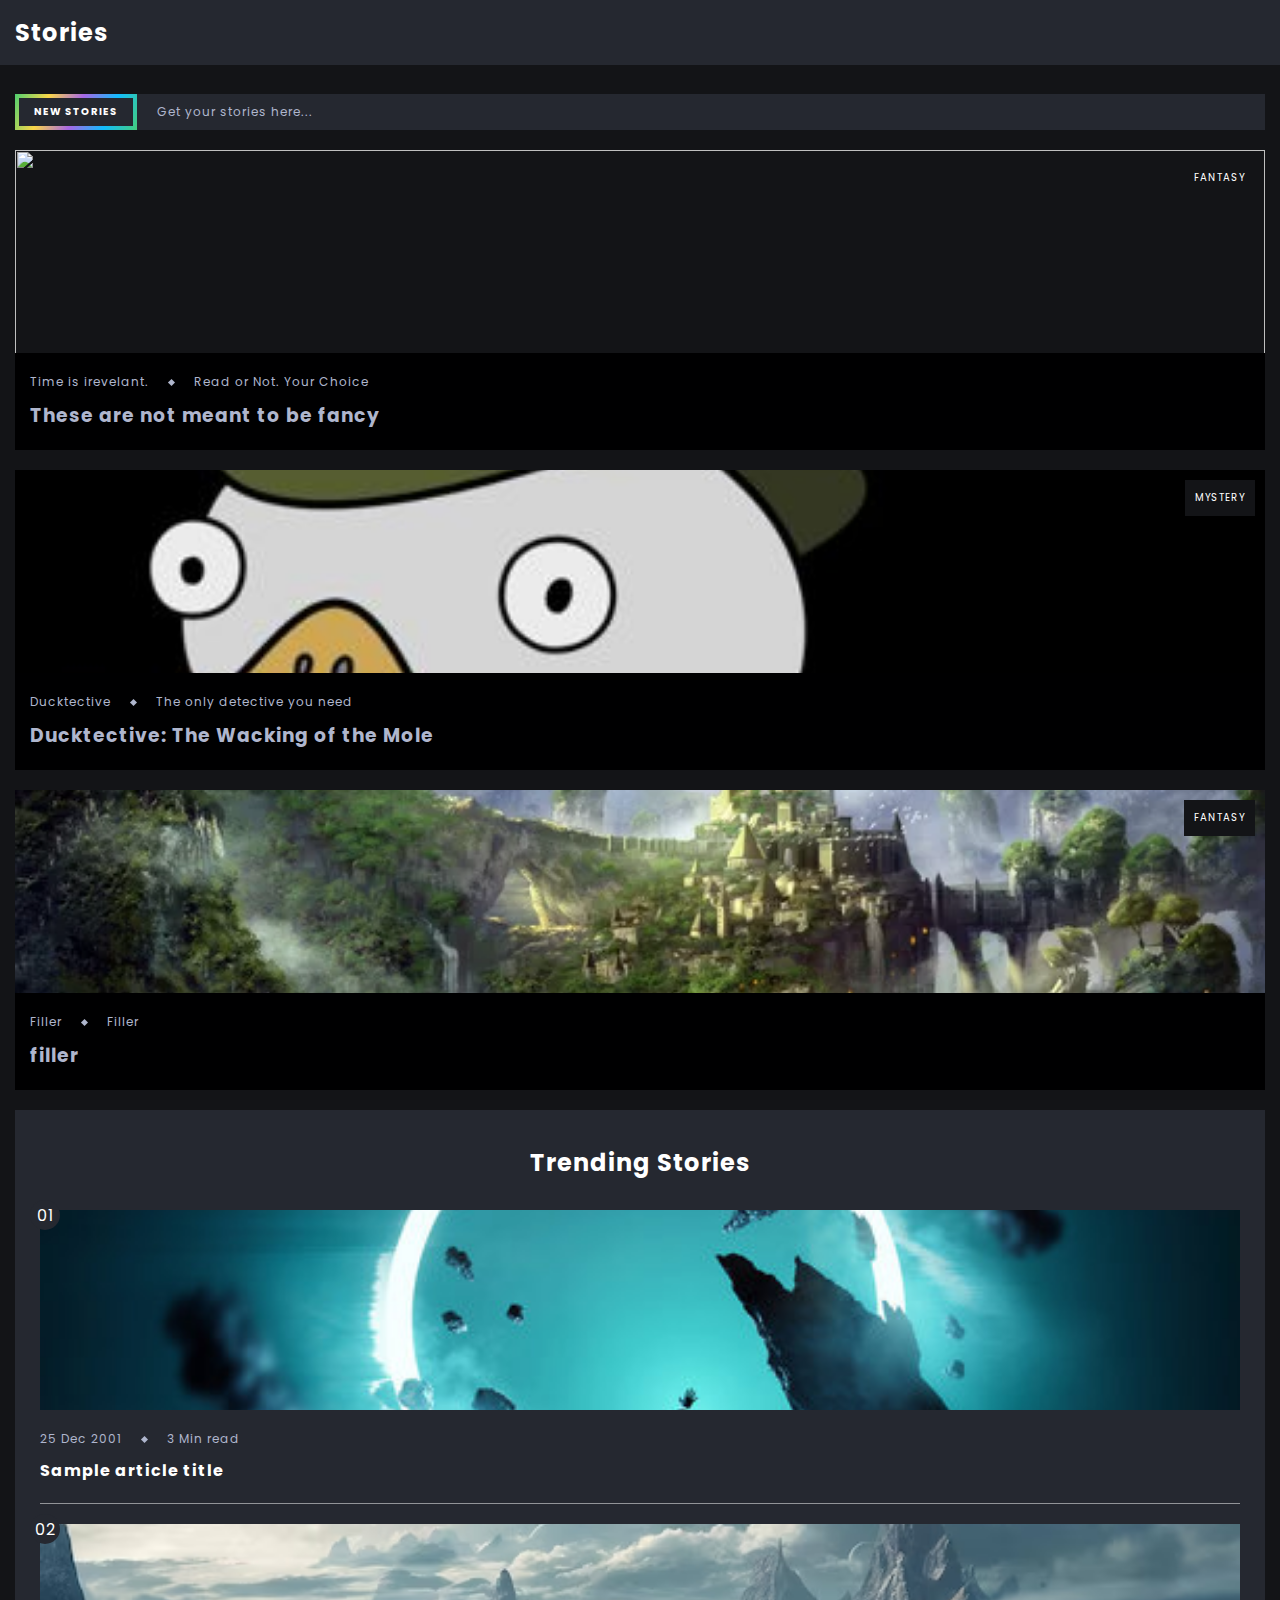
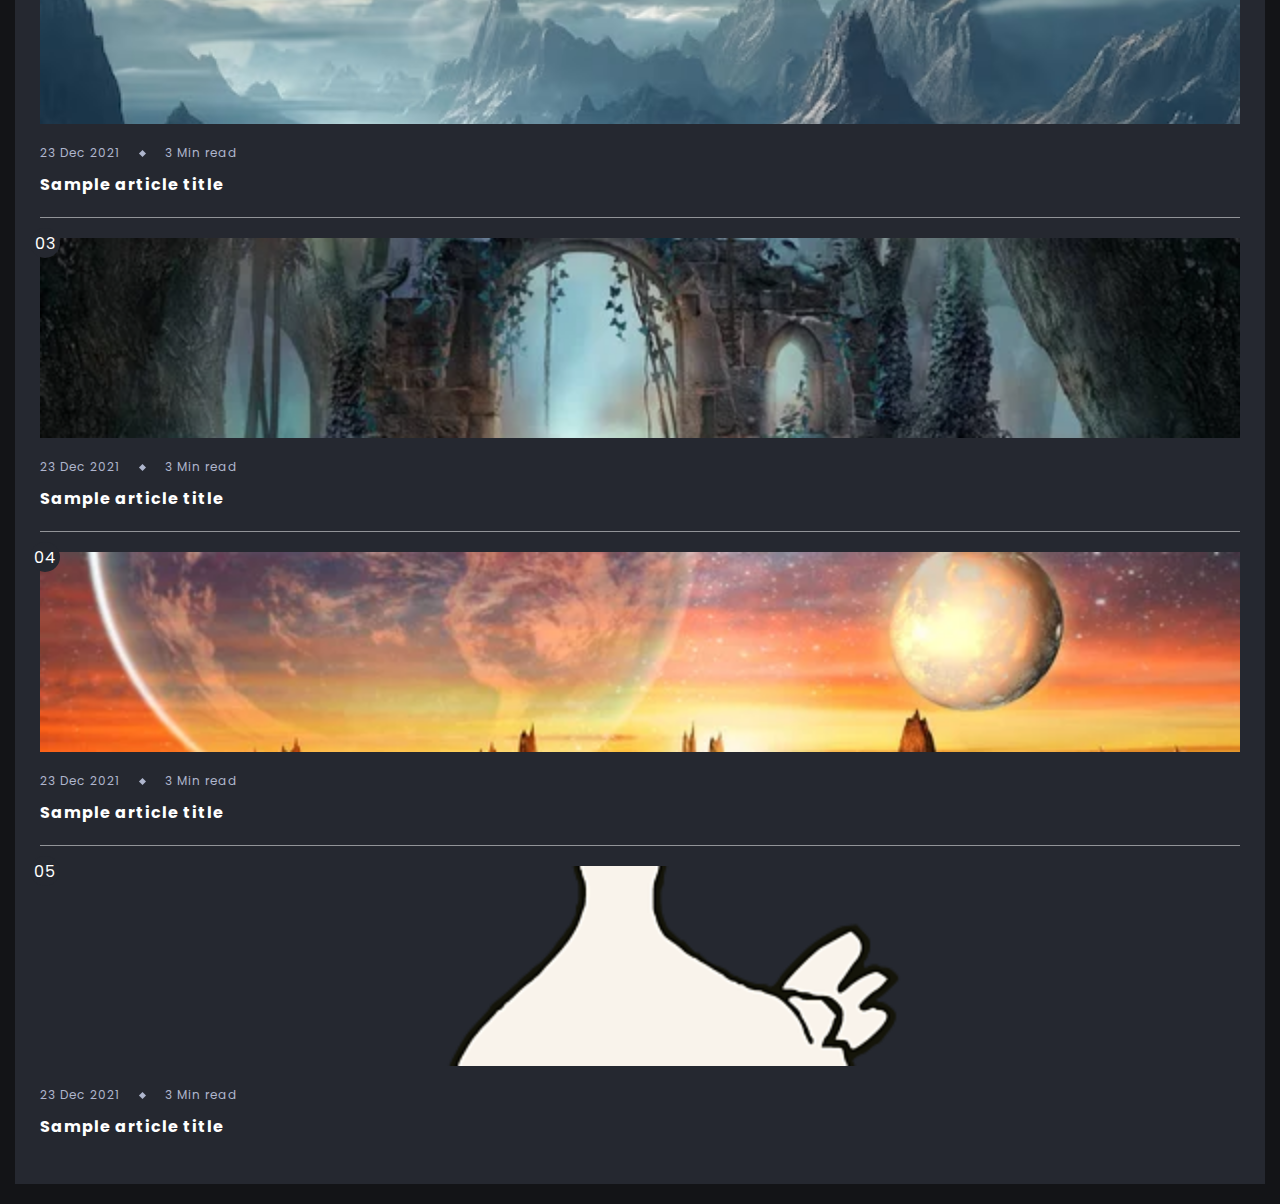
==== index.html @ 4bf482ba "Added code for trending stories. Along with the images related to each one. Might replace in the fut" ====
<html lang=""en"> 
<head> 
    <meta charset="UTF-8"> 
    <meta http-equiv="X-UA-Compatible" content="IE=edge">
    <meta name="viewport" content="width=device-width, initial-scale=1.0"> 
    <title> Chaos and Junk: Various Short Stories </title>
    <!--Make sure to alter file.png name-->
    <!-- <link rel="icon" type="image/png" sizes="32x32" href="images/file.png"> -->

    <link href="https://cdn.jsdelivr.net/npm/remixicon@2.5.0/fonts/remixicon.css" rel="stylesheet">
     <!--Make sure to alter file path for css-->
    <link rel="stylesheet" href="css/main.css"/>
    <!-- <link rel="stylesheet" href="css/soemthing">  -->
    
</head>

<body>
     <!-- Header -->
    <header class="header" id="header">
        
        <nav class="navbar container">

            <a href="index.html"> 
                <h2 class="logo"> Stories </h2>
            </a>

            <div class="menu" id="menu"> 
                <ul class="list">
                    <li class="list-item">
                        <a href="" class="list-link current">Home</a>
                    </li>
                    <li class="list-item">
                        <a href="" class="list-link">Genres</a>
                    </li>
                    <li class="list-item">
                        <a href="" class="list-link">WIP</a>
                    </li>



                </ul>
            </div>

            <div class="list list-right"> 
                <button class="btn place-item-center" id="theme-toggle-btn">
                    <i class="ri-sun-line sun-icon"></i>
                    <i class="ri-moon-line moon-icon"></i>
                </button>

                <button class="btn place-item-center" id="search-icon">
                    <i class="ri-search-line"></i>
                </button>

                <button class="btn place-item-center screen-lg-hidden menu-toggle-icon" id="menu-toggle-icon">
                    <i class="ri-menu-3-line open-menu-icon"></i>
                    <i class="ri-close-line close-menu-icon"></i>
                </button>
            </div>
        </nav>

    </header>
<!-- Search -->
    <div class="search-form-container container" id="search-form-container">

        <div class="form-container-inner">

            <form action="" class="form">
                <input type="text" class="form-input" placeholder="What do you need?">
                <button class="btn form-btn" type="submit">
                    <i class="ri-search-line"></i>
                </button>
            </form>
            <span class="form-note"> OR press ESC to close. </span>
        </div>

        <button class="btn form-close-btn place-items-center" id="form-close-btn">
            <i class="ri-close-line"></i>
        </button> 
    </div> 
<!-- New Stories -->
<section class="featured-articles section-header-offset"> 
    <div class="featured-articles-container container d-grid">
        <div class="featured-content d-grid">
            <div class="headline-banner">
                <h3 class="headline fancy-border">
                    <span class="place-items-center">New Stories</span>
                </h3>
                <span class="headline-description"> Get your stories here...</span>
            </div>
            <a href="stories.html" class="article featured-article featured-article-1">
                <img src="images/books.jpg" alt="" class="article-image">
                <span class="article-category"> Fantasy</span>
                <div class="article-data-container">
                    <div class="article-data">
                        <span> Time is irevelant.</span>
                        <span class="article-data-spacer"></span>
                        <span>Read or Not. Your Choice</span>
                    </div>
                    <h3 class="title-article-title">These are not meant to be fancy</h3>
                </div>
            </a>
            <a href="stories.html" class="article featured-article featured-article-2">
                <img src="images/ducktective.jpg" alt="" class="article-image">
                <span class="article-category"> Mystery</span>
                <div class="article-data-container">
                    <div class="article-data">
                        <span> Ducktective</span>
                        <span class="article-data-spacer"></span>
                        <span>The only detective you need</span>
                    </div>
                    <h3 class="title-article-title">Ducktective: The Wacking of the Mole</h3>
                </div>
            </a>
            <a href="stories.html" class="article featured-article featured-article-3">
                <img src="images/greentower.jpg" alt="" class="article-image">
                <span class="article-category"> Fantasy</span>
                <div class="article-data-container">
                    <div class="article-data">
                        <span>Filler</span>
                        <span class="article-data-spacer"></span>
                        <span>Filler</span>
                    </div>
                    <h3 class="title-article-title">filler</h3>
                </div>
            </a>

        </div>
        <!-- SIDEBAR -->
        <div class="sidebar d-grid">

            <h3 class="title featured-content-title">Trending Stories</h3>

            <a href="#" class="trending-news-box">
                <div class="trending-news-img-box">
                    <span class="trending-number place-items-center">01</span>
                    <img src="images/circleoflight.jpg" alt="" class="article-image">
                </div>

                <div class="trending-news-data">

                    <div class="article-data">
                        <span>25 Dec 2001</span>
                        <span class="article-data-spacer"></span>
                        <span>3 Min read</span>
                    </div>

                    <h3 class="title article-title">Sample article title</h3>

                </div>
            </a>

            <a href="#" class="trending-news-box">
                <div class="trending-news-img-box">
                    <span class="trending-number place-items-center">02</span>
                    <img src="images/mountain.jpg" alt="" class="article-image">
                </div>

                <div class="trending-news-data">

                    <div class="article-data">
                        <span>23 Dec 2021</span>
                        <span class="article-data-spacer"></span>
                        <span>3 Min read</span>
                    </div>

                    <h3 class="title article-title">Sample article title</h3>

                </div>
            </a>

            <a href="#" class="trending-news-box">
                <div class="trending-news-img-box">
                    <span class="trending-number place-items-center">03</span>
                    <img src="images/doorway.jpg" alt="" class="article-image">
                </div>

                <div class="trending-news-data">

                    <div class="article-data">
                        <span>23 Dec 2021</span>
                        <span class="article-data-spacer"></span>
                        <span>3 Min read</span>
                    </div>

                    <h3 class="title article-title">Sample article title</h3>

                </div>
            </a>

            <a href="#" class="trending-news-box">
                <div class="trending-news-img-box">
                    <span class="trending-number place-items-center">04</span>
                    <img src="images/planets.jpg" alt="" class="article-image">
                </div>

                <div class="trending-news-data">

                    <div class="article-data">
                        <span>23 Dec 2021</span>
                        <span class="article-data-spacer"></span>
                        <span>3 Min read</span>
                    </div>

                    <h3 class="title article-title">Sample article title</h3>

                </div>
            </a>

            <a href="#" class="trending-news-box">
                <div class="trending-news-img-box">
                    <span class="trending-number place-items-center">05</span>
                    <img src="images/shuba.png" alt="" class="article-image">
                </div>

                <div class="trending-news-data">

                    <div class="article-data">
                        <span>23 Dec 2021</span>
                        <span class="article-data-spacer"></span>
                        <span>3 Min read</span>
                    </div>

                    <h3 class="title article-title">Sample article title</h3>
                </div>
            </a>
        </div>
                    
    </div>
</section>
<!-- WIP -->

<!-- Stuff -->

<script src="js/main.js"></script>
</body>


</html>
---- css/main.css ----
@import url('https://fonts.googleapis.com/css2?family=Poppins:wght@300;400;600;700&display=swap');

:root{
    --light-color: #fff;
    --light-color-alt: #afb6cd; 
    --primary-background-color: #131417; 
    --secondary-background-color: #252830;
    --hover-light-color: var(--light-color);
    --hover-dark-color: var(--primary-background-color);
    --gradient-color: linear-gradient(
        115deg, #4fcf70, #fad648, #a767e5, #12bcfe, #44ce7b); 
    --transparent-light-color: rgba(255,255,255,0.5);
    --transparent-dark-color: rgba(0,0,0.75);
    --font-family: 'Poppins', 'sans-serif';
    --font-size-xsm: 1.2rem;
    --font-size-sm: 1.6rem;
    --font-size-md: 2.4rem;
    --font-size-lg: 3rem;
    --font-size-xl: 4rem;
    --gap: 2rem;
    --margin-sm: 2rem;
    --margin-md: 3rem;
    --item-min-height-sm: 20rem;
    --item-min-height-md: 30rem;
}

/*Base styles */
*{
    margin: 0;
    padding: 0;
    box-sizing: border-box;
}

html{
    /*font-size: 10px; */
    font-size: 62.5%; 
}

body{
    font-family: var(--font-family);
    font-size: var(--font-size-sm);
    color: var(--light-color-alt);
    background-color: var(--primary-background-color);
    letter-spacing: 1px;
    transition: background-color .25s, color .25s; 
}

a{ 
    text-decoration: none; 
    color: inherit;
}

img{
    max-width: 100%;
    display: block;
}

ul{
    list-style: none;
}

input,
button{
    font: inherit;
    color: inherit;
    border: none;
    background-color: transparent;
    outline: none;
}

i{
    font-size: var(--font-size-md);
}

 /*Theme Color Change */
body.light-theme{
    --light-color: #3d3d3d;
    --light-color-alt: #rgba(0,0,0,.6); 
    --primary-background-color: #fff; 
    --secondary-background-color: #f1f1f1;
    --hover-light-color: #fff;
    --transparent-light-color: #252830;
    --transparent-dark-color: rgba(0,0,0.1);
}

 /*Reusable Classes*/

.container{
    max-width: 160rem;
    margin: 0 auto;
    padding: 0 1.5rem;

}

.place-items-center{
    display: inline-flex;
    align-items: center;
    justify-content: center;
}

.screen-sm-hidden{
    display: none;
}

.d-grid{
    display: grid;
}

.section{
    padding-block: 5rem;
}

 /*Header*/
.header{
    background-color: var(--secondary-background-color);
    position: fixed;
    top: 0;
    left: 0;
    width: 100%;
    z-index: 999;
}

.navbar{
    display: flex;
    align-items: center;
    justify-content: space-between;
    padding-block: 1.5rem;
}

.logo{
    font-size: var(--font-size-md);
    color: var(--light-color)
}

.menu{
    position: absolute;
    top: 8.5rem;
    right: 1.5rem;
    width: 23rem;
    background-color: var(--secondary-background-color);
    opacity: 0;
    transform: scale(0);
    transition: opacity .25s, ease-in;
}

.list{
    display: flex;
    align-items: center;
    gap: var(--gap);

}


.menu > .list{
    flex-direction: column;
}

.list-link.current{
    color: var(--light-color);
}

.close-menu-icon{
    display: none;
}

.btn{
    cursor: pointer;
}

.list-link:hover,
.btn:hover,
.btn:hover span{
    color: var(--light-color);
}

.moon-icon{
    display: none;
}

.light-theme .sun-icon{
    display: none;
}

.light-theme .moon-icon{
    display: block;
}

 /*Header Javascript*/

.header.activated{
    box-shadow: 0 1px .5rem var(--transparent-light-color);
}

.menu.activated{
    box-shadow: 1px 1px 1rem var(--transparent-light-color);
    opacity: 1;
    transform: scale(1);
}

.menu-toggle-icon.activated .open-menu-icon{
    display: none; 
}


.menu-toggle-icon.activated .close-menu-icon{
    display: block; 
}

 /*Search*/
.search-form-container{
    width: 100%;
    max-width:100%;
    height: 100vh;
    background-color: var(--primary-background-color);
    position: fixed;
    top: 0;
    left: 0;
    z-index: 9999;
    display: flex;
    opacity: 0;
    transform: scale(0);
    transition: opacity .5s;
}

.form-container-inner{
    margin: auto;
    display: flex;
    flex-direction: column;
    gap: var(--gap);
    text-align: center;
}

.form{
    display: flex;
    justify-content: center;
}

.form-input, .form-btn{
    display: inline-block;
    border: 2px solid var(--secondary-background-color);
    padding: 1.5rem;
}

.form-input{
    border-right: none;
    width: 100%;
}
 
.form-btn{
    margin-left: -.5rem;
    border-left: none;
    background-color: var(--secondary-background-color);
    width: 8rem;
}

.form-note{
    font-size: var(--font-size-xsm);
    align-self: flex-end;
}

.form-close-btn{
    position: absolute;
    top: 1.5rem;
    right: 1.5rem;
    border: 2px solid var(--secondary-background-color);
    width: 4rem;
    height: 4rem;
}

/* Form JavaScript styles */
.search-form-container.activated{
    opacity: 1;
    transform: scale(1);
}

/* Stories */
.featured-articles{
    padding-block: 2rem;

}

.section-header-offset{
    margin-top: 7.4rem;
}

.featured-articles-container,
.featured-content{
    gap: var(--gap);
}

.headline-banner{
    background-color: var(--secondary-background-color);
    display: flex;
    align-items: center;
    gap: var(--gap);
    font-size: var(--font-size-xsm);
}

.headline{
    background-color: #000;
    color: var(--light-color);
    font-size: 1rem;
    text-transform: uppercase;
    text-align: center;
    letter-spacing: 1px;
    padding: 4px;
    height: 100%;
}

.headline span{
    height: inherit;
}

.fancy-border{
    position: relative;
    overflow: hidden;
}

.fancy-border::before{
    content: "";
    position: absolute;
    top: 0;
    left: 0;
    width: 200%;
    height: 100%;
    background: var(--gradient-color);
    background-size: 50% 100%;
    z-index: 5;
}

.fancy-border span{
    position: relative;
    z-index: 10;
    display: inline-flex;
    background-color: var(--secondary-background-color);
    padding: .6rem 1.5rem;
}

.article{
    position: relative;
    min-height: var(--item-min-height-md);
}


.article-image{
    position: absolute;
    width: 100%;
    height: 100%;
    object-fit: cover;
    transition: transform .25s;
}

.article-category{
    position: absolute;
    top: 1rem;
    right: 1rem;
    padding: 1rem;
    background-color:var(--primary-background-color);
    font-size: 1rem;
    color: var(--light-color);
    text-transform: uppercase;
    z-index: 10;
}

.article-data-container{
    width: 100%;
    position: absolute;
    left: 0;
    bottom: 0;
    padding: 2rem 1.5rem;
    background-color: var(--transparent-dark-color);
    z-index: 10;
    transition: background-color .5s;
}

/* Light theme color hover styles */
.article:hover .article-data-container{
    background-color: var(--hover-dark-color);
    color: var(--hover-light-color);
}

.article:hover .article-data-spacer{
    background-color: var(--hover-light-color);
}

.article:hover .article-title{
    color: var(--hover-light-color);
}


.article-data{
    display: flex;
    align-items: center;
    gap: var(--gap);
    font-size: var(--font-size-xsm);
    margin-bottom: 1rem;
}

.article-data-spacer{
    width: .5rem;
    height: .5rem;
    background-color: var(--light-color-alt);
    transform: rotate(45deg);
}

.title{
    color: var(--light-color);
}

.article-title{
    font-size: var(--font-size-md);
}

/* Sidebar */
.sidebar{
    background-color: var(--secondary-background-color);
    padding: 2.5rem;
}

.trending-news-box{
    display: flex;
    flex-direction: column;
    gap: var(--gap);
    padding-block: 2rem;
    border-bottom: 1px solid var(--transparent-light-color);
}

.trending-news-box:last-of-type{
    border-bottom: none;
}

.featured-content-title{
    font-size: var(--font-size-md);
    text-align: center;
    padding: 1rem;
}

.trending-news-img-box{
    position: relative;
    width: 100%;
    height: var(--item-min-height-sm);
}

.trending-number{
    position: absolute;
    top: -1rem;
    left: -1rem;
    z-index: 15;
    width: 3rem;
    height: 3rem;
    background-color: var(--secondary-background-color);
    color: var(--light-color);
    border-radius: 50%;
}

.trending-news-data .article-title{
    font-size: var(--font-size-sm);
}

.trending-news-box:hover .article-title{
    color: var(--light-color-alt);
}
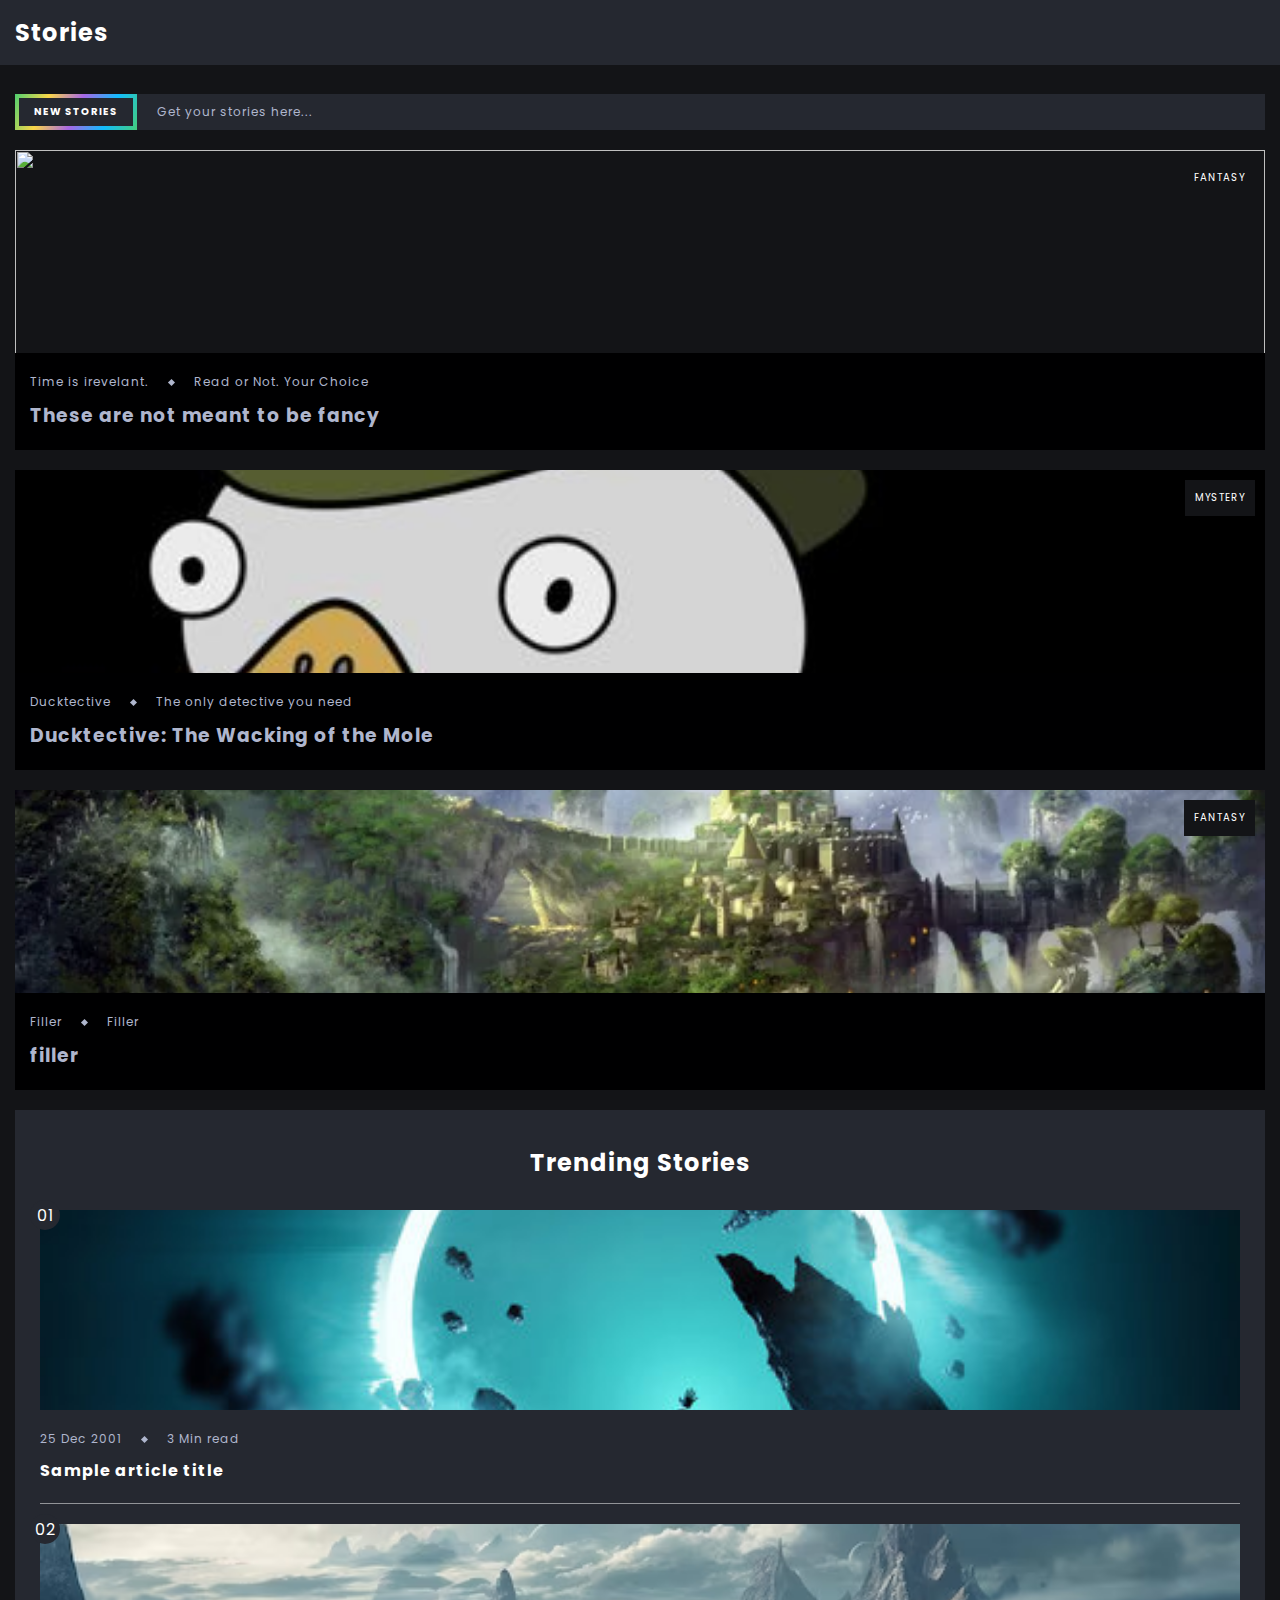
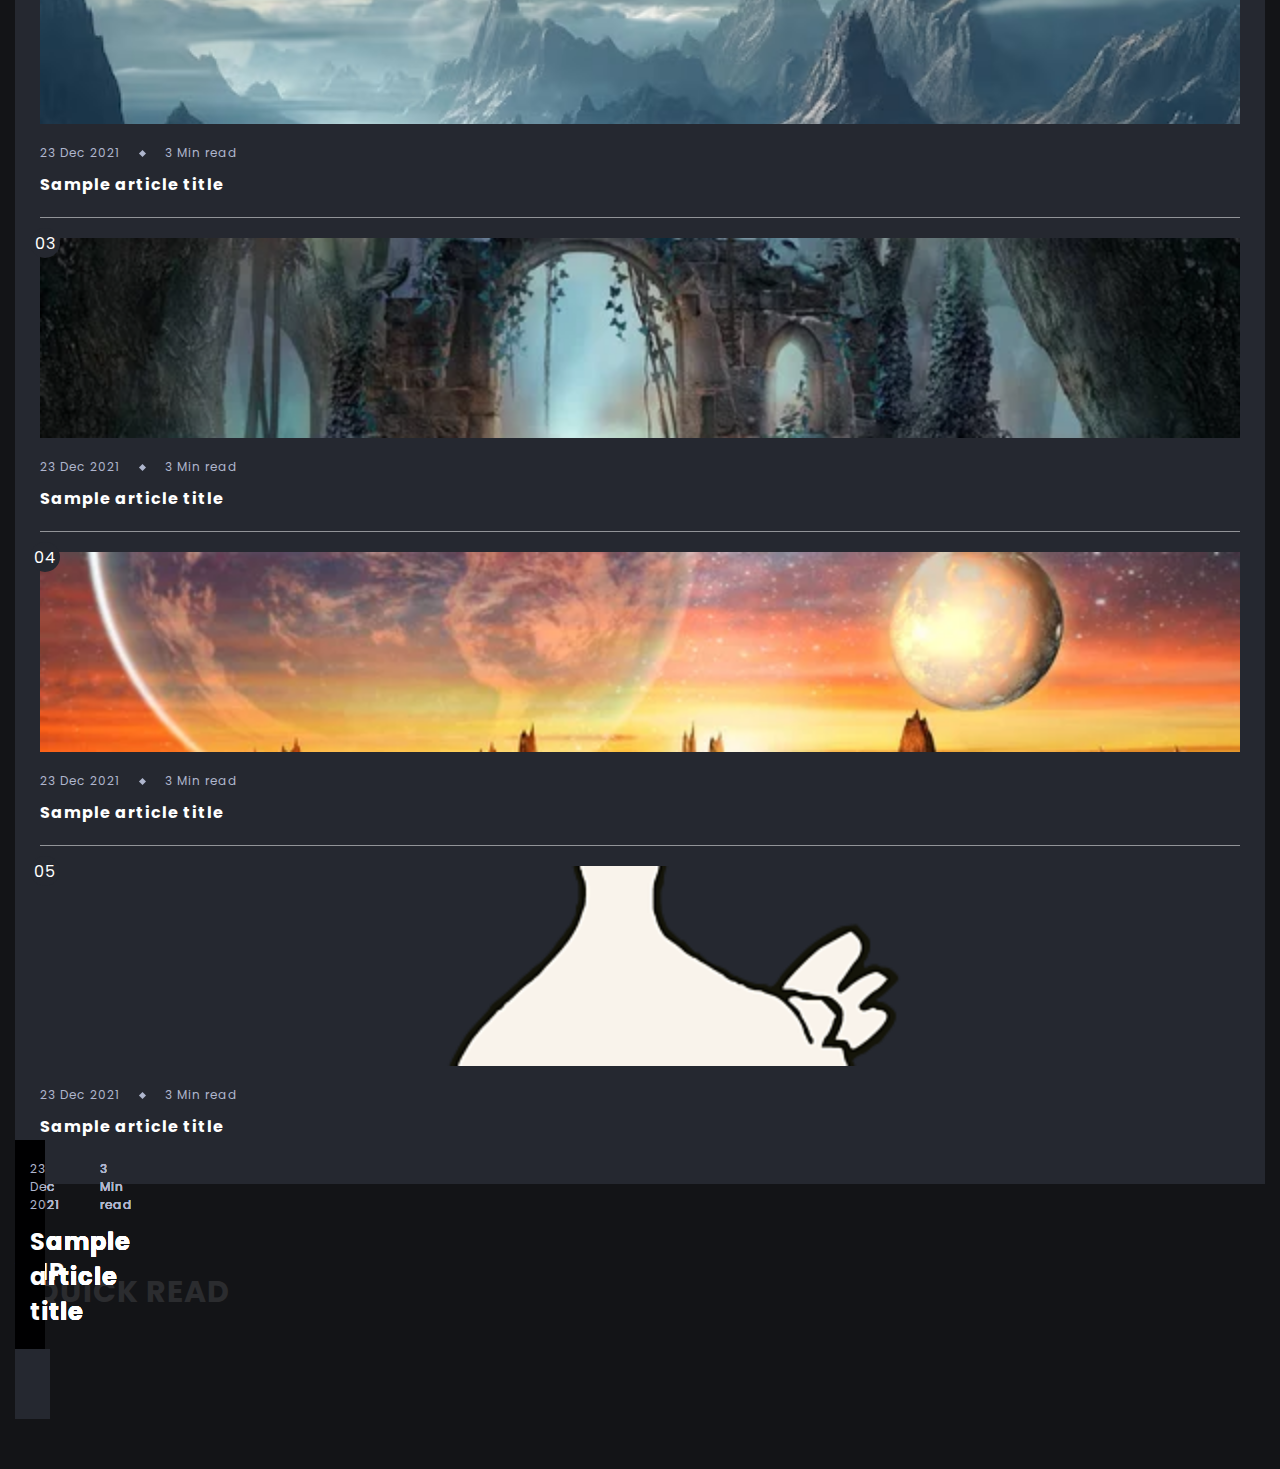
==== commit b10be8bc: "Added new folders to seperate the images used.Also added html code for WIP section" ====
--- a/index.html
+++ b/index.html
@@ -88,7 +88,7 @@
                 <span class="headline-description"> Get your stories here...</span>
             </div>
             <a href="stories.html" class="article featured-article featured-article-1">
-                <img src="images/books.jpg" alt="" class="article-image">
+                <img src="images/Newstoriesimages/books.jpg" alt="" class="article-image">
                 <span class="article-category"> Fantasy</span>
                 <div class="article-data-container">
                     <div class="article-data">
@@ -100,7 +100,7 @@
                 </div>
             </a>
             <a href="stories.html" class="article featured-article featured-article-2">
-                <img src="images/ducktective.jpg" alt="" class="article-image">
+                <img src="images/Newstoriesimages/ducktective.jpg" alt="" class="article-image">
                 <span class="article-category"> Mystery</span>
                 <div class="article-data-container">
                     <div class="article-data">
@@ -112,7 +112,7 @@
                 </div>
             </a>
             <a href="stories.html" class="article featured-article featured-article-3">
-                <img src="images/greentower.jpg" alt="" class="article-image">
+                <img src="images/Newstoriesimages/greentower.jpg" alt="" class="article-image">
                 <span class="article-category"> Fantasy</span>
                 <div class="article-data-container">
                     <div class="article-data">
@@ -133,7 +133,7 @@
             <a href="#" class="trending-news-box">
                 <div class="trending-news-img-box">
                     <span class="trending-number place-items-center">01</span>
-                    <img src="images/circleoflight.jpg" alt="" class="article-image">
+                    <img src="images/Trendingimages/circleoflight.jpg" alt="" class="article-image">
                 </div>
 
                 <div class="trending-news-data">
@@ -152,7 +152,7 @@
             <a href="#" class="trending-news-box">
                 <div class="trending-news-img-box">
                     <span class="trending-number place-items-center">02</span>
-                    <img src="images/mountain.jpg" alt="" class="article-image">
+                    <img src="images/Trendingimages/mountain.jpg" alt="" class="article-image">
                 </div>
 
                 <div class="trending-news-data">
@@ -171,7 +171,7 @@
             <a href="#" class="trending-news-box">
                 <div class="trending-news-img-box">
                     <span class="trending-number place-items-center">03</span>
-                    <img src="images/doorway.jpg" alt="" class="article-image">
+                    <img src="images/Trendingimages/doorway.jpg" alt="" class="article-image">
                 </div>
 
                 <div class="trending-news-data">
@@ -190,7 +190,7 @@
             <a href="#" class="trending-news-box">
                 <div class="trending-news-img-box">
                     <span class="trending-number place-items-center">04</span>
-                    <img src="images/planets.jpg" alt="" class="article-image">
+                    <img src="images/Trendingimages/planets.jpg" alt="" class="article-image">
                 </div>
 
                 <div class="trending-news-data">
@@ -209,7 +209,7 @@
             <a href="#" class="trending-news-box">
                 <div class="trending-news-img-box">
                     <span class="trending-number place-items-center">05</span>
-                    <img src="images/shuba.png" alt="" class="article-image">
+                    <img src="images/Trendingimages/shuba.png" alt="" class="article-image">
                 </div>
 
                 <div class="trending-news-data">
@@ -228,6 +228,104 @@
     </div>
 </section>
 <!-- WIP -->
+<section class="quick-read section">
+
+    <div class="container">
+
+        <h2 class="title section-title" data-name="Quick read">WIP</h2>
+        <!-- Slider main container -->
+        <div class="swiper">
+            <!-- Additional required wrapper -->
+            <div class="swiper-wrapper">
+                <!-- Slides -->
+                <a href="#" class="article swiper-slide">
+                    <img src="images/quick_read_1.jpg" alt="" class="article-image">
+
+                    <div class="article-data-container">
+                        <div class="article-data">
+                            <span>23 Dec 2021</span>
+                            <span class="article-data-spacer"></span>
+                            <span>3 Min read</span>
+                        </div>
+                        <h3 class="title article-title">Sample article title</h3>
+                    </div>
+                </a>
+                <!-- Slides -->
+                <a href="#" class="article swiper-slide">
+                    <img src="images/quick_read_2.jpg" alt="" class="article-image">
+
+                    <div class="article-data-container">
+                        <div class="article-data">
+                            <span>23 Dec 2021</span>
+                            <span class="article-data-spacer"></span>
+                            <span>3 Min read</span>
+                        </div>
+                        <h3 class="title article-title">Sample article title</h3>
+                    </div>
+                </a>
+                <!-- Slides -->
+                <a href="#" class="article swiper-slide">
+                    <img src="images/quick_read_3.jpg" alt="" class="article-image">
+
+                    <div class="article-data-container">
+                        <div class="article-data">
+                            <span>23 Dec 2021</span>
+                            <span class="article-data-spacer"></span>
+                            <span>3 Min read</span>
+                        </div>
+                        <h3 class="title article-title">Sample article title</h3>
+                    </div>
+                </a>
+                <!-- Slides -->
+                <a href="#" class="article swiper-slide">
+                    <img src="images/quick_read_4.jpg" alt="" class="article-image">
+
+                    <div class="article-data-container">
+                        <div class="article-data">
+                            <span>23 Dec 2021</span>
+                            <span class="article-data-spacer"></span>
+                            <span>3 Min read</span>
+                        </div>
+                        <h3 class="title article-title">Sample article title</h3>
+                    </div>
+                </a>
+                <!-- Slides -->
+                <a href="#" class="article swiper-slide">
+                    <img src="images/quick_read_5.jpg" alt="" class="article-image">
+
+                    <div class="article-data-container">
+                        <div class="article-data">
+                            <span>23 Dec 2021</span>
+                            <span class="article-data-spacer"></span>
+                            <span>3 Min read</span>
+                        </div>
+                        <h3 class="title article-title">Sample article title</h3>
+                    </div>
+                </a>
+                <!-- Slides -->
+                <a href="#" class="article swiper-slide">
+                    <img src="./assets/images/quick_read/quick_read_6.jpg" alt="" class="article-image">
+
+                    <div class="article-data-container">
+                        <div class="article-data">
+                            <span>23 Dec 2021</span>
+                            <span class="article-data-spacer"></span>
+                            <span>3 Min read</span>
+                        </div>
+                        <h3 class="title article-title">Sample article title</h3>
+                    </div>
+                </a>
+            </div>
+            <!-- Navigation buttons -->
+            <div class="swiper-button-prev swiper-controls"></div>
+            <div class="swiper-button-next swiper-controls"></div>
+            <!-- Pagination -->
+            <div class="swiper-pagination"></div>
+        </div>
+
+    </div>
+
+</section>
 
 <!-- Stuff -->
 
--- a/css/main.css
+++ b/css/main.css
@@ -459,4 +459,95 @@
 
 .trending-news-box:hover .article-title{
     color: var(--light-color-alt);
-}+}
+
+/* Quick read */
+.section-title{
+    position: relative;
+    font-size: var(--font-size-md);
+    margin-bottom: 6rem;
+}
+
+.section-title::after{
+    content: attr(data-name);
+    font-size: var(--font-size-lg);
+    text-transform: uppercase;
+    opacity: .1;
+    position: absolute;
+    top: 1.5rem;
+    left: 2rem;
+}
+
+.article.swiper-slide{
+    height: 40rem;
+}
+
+/* Quick read - Swiper */
+.swiper-wrapper{
+    height: auto;
+}
+.swiper-controls{
+    width: 3.5rem;
+    height: 3.5rem;
+    background-color: var(--secondary-background-color);
+}
+
+.swiper-controls::after{
+    font-size: 1.6rem;
+    color: var(--light-color);
+}
+
+.swiper-pagination{
+    bottom: .5rem !important;
+}
+
+.swiper-pagination-bullet{
+    background-color:var(--light-color);
+}
+
+/* Older posts */
+.older-posts-grid-wrapper{
+    gap: var(--gap);
+}
+
+.older-posts-article-image-wrapper,
+.older-posts .article{
+    min-height: var(--item-min-height-sm);
+}
+
+.older-posts .article{
+    background-color: var(--secondary-background-color);
+}
+
+.older-posts-article-image-wrapper{
+    position: relative;
+}
+
+.older-posts-grid-wrapper .article-data-container{
+    position: static;
+    background-color: transparent;
+}
+
+.older-posts-grid-wrapper .article-title{
+    margin-bottom: var(--margin-sm);
+}
+
+.see-more-container{
+    padding-top: var(--margin-md);
+}
+
+.see-more-btn{
+    text-transform: uppercase;
+}
+
+.see-more-btn:hover{
+    color: var(--light-color);
+}
+
+.see-more-btn i{
+    transition: transform .25s;
+}
+
+.see-more-btn:hover i{
+    transform: translateX(.5rem);
+}
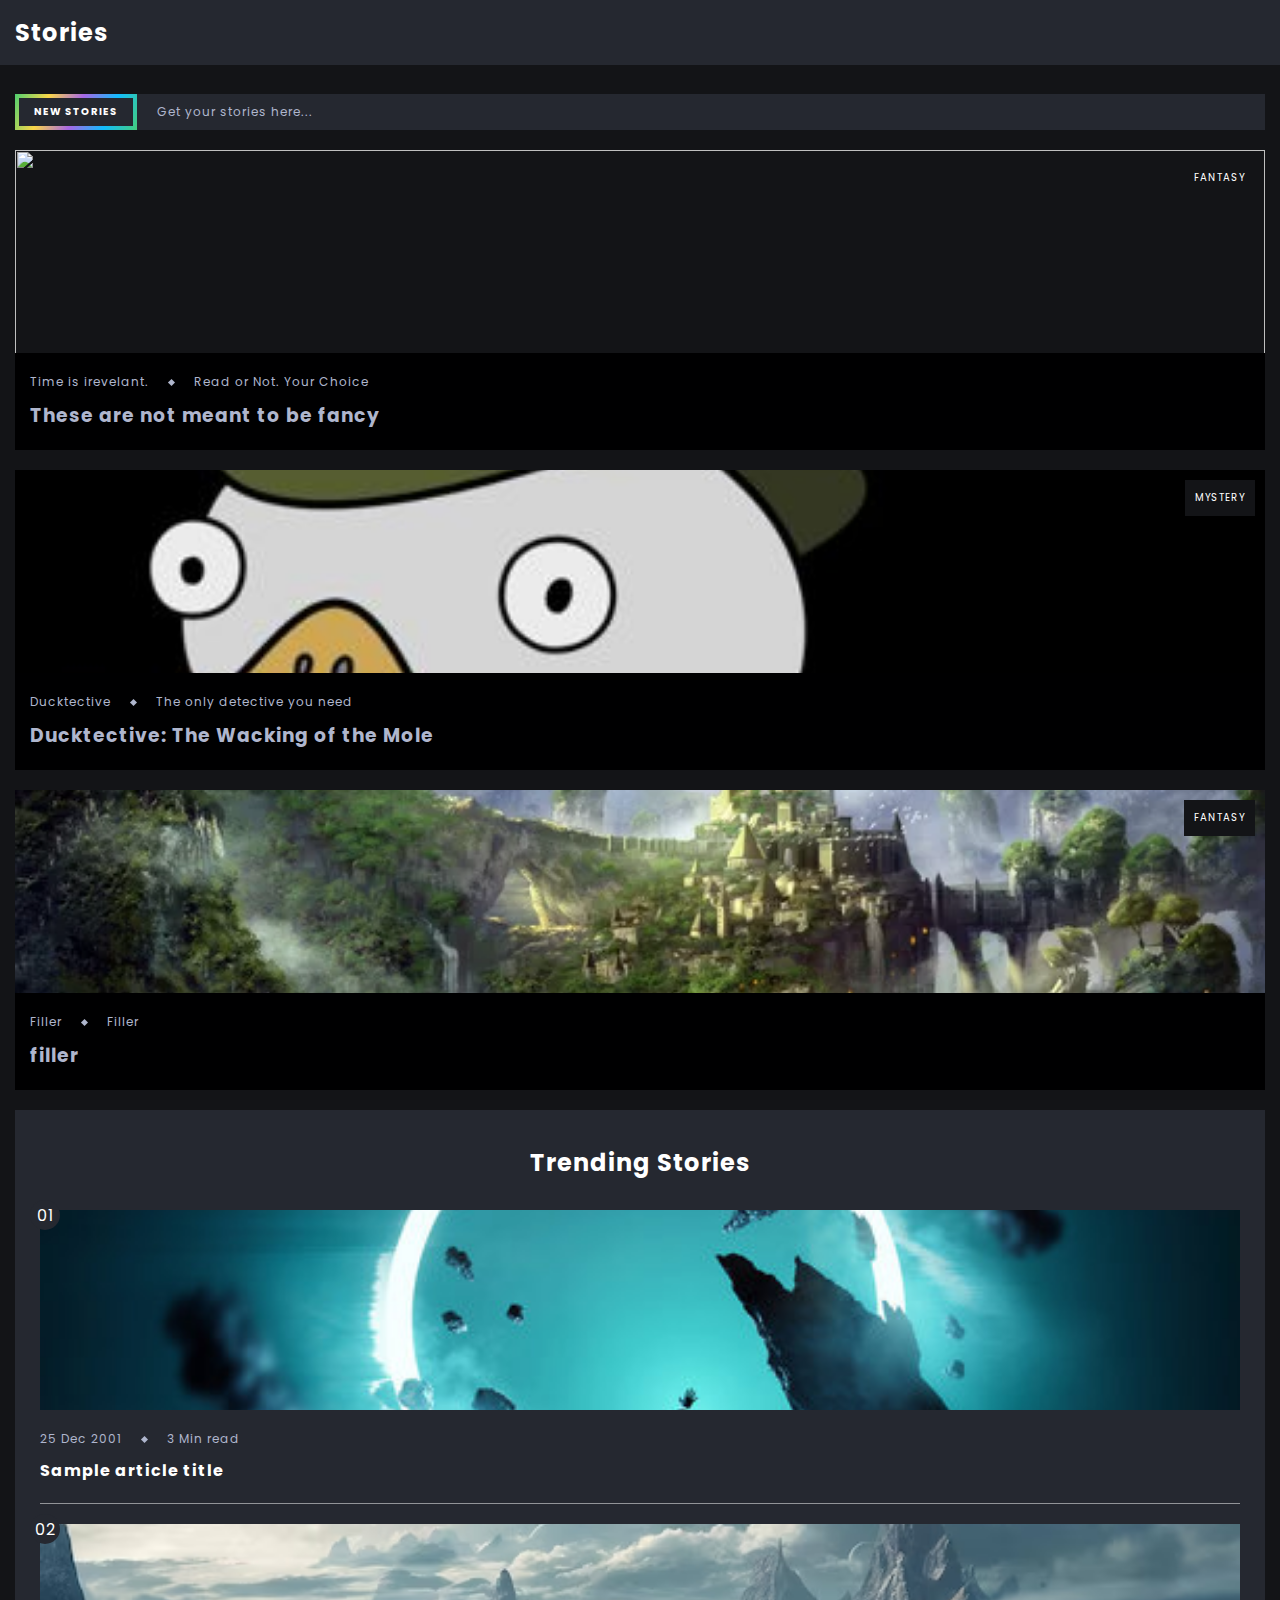
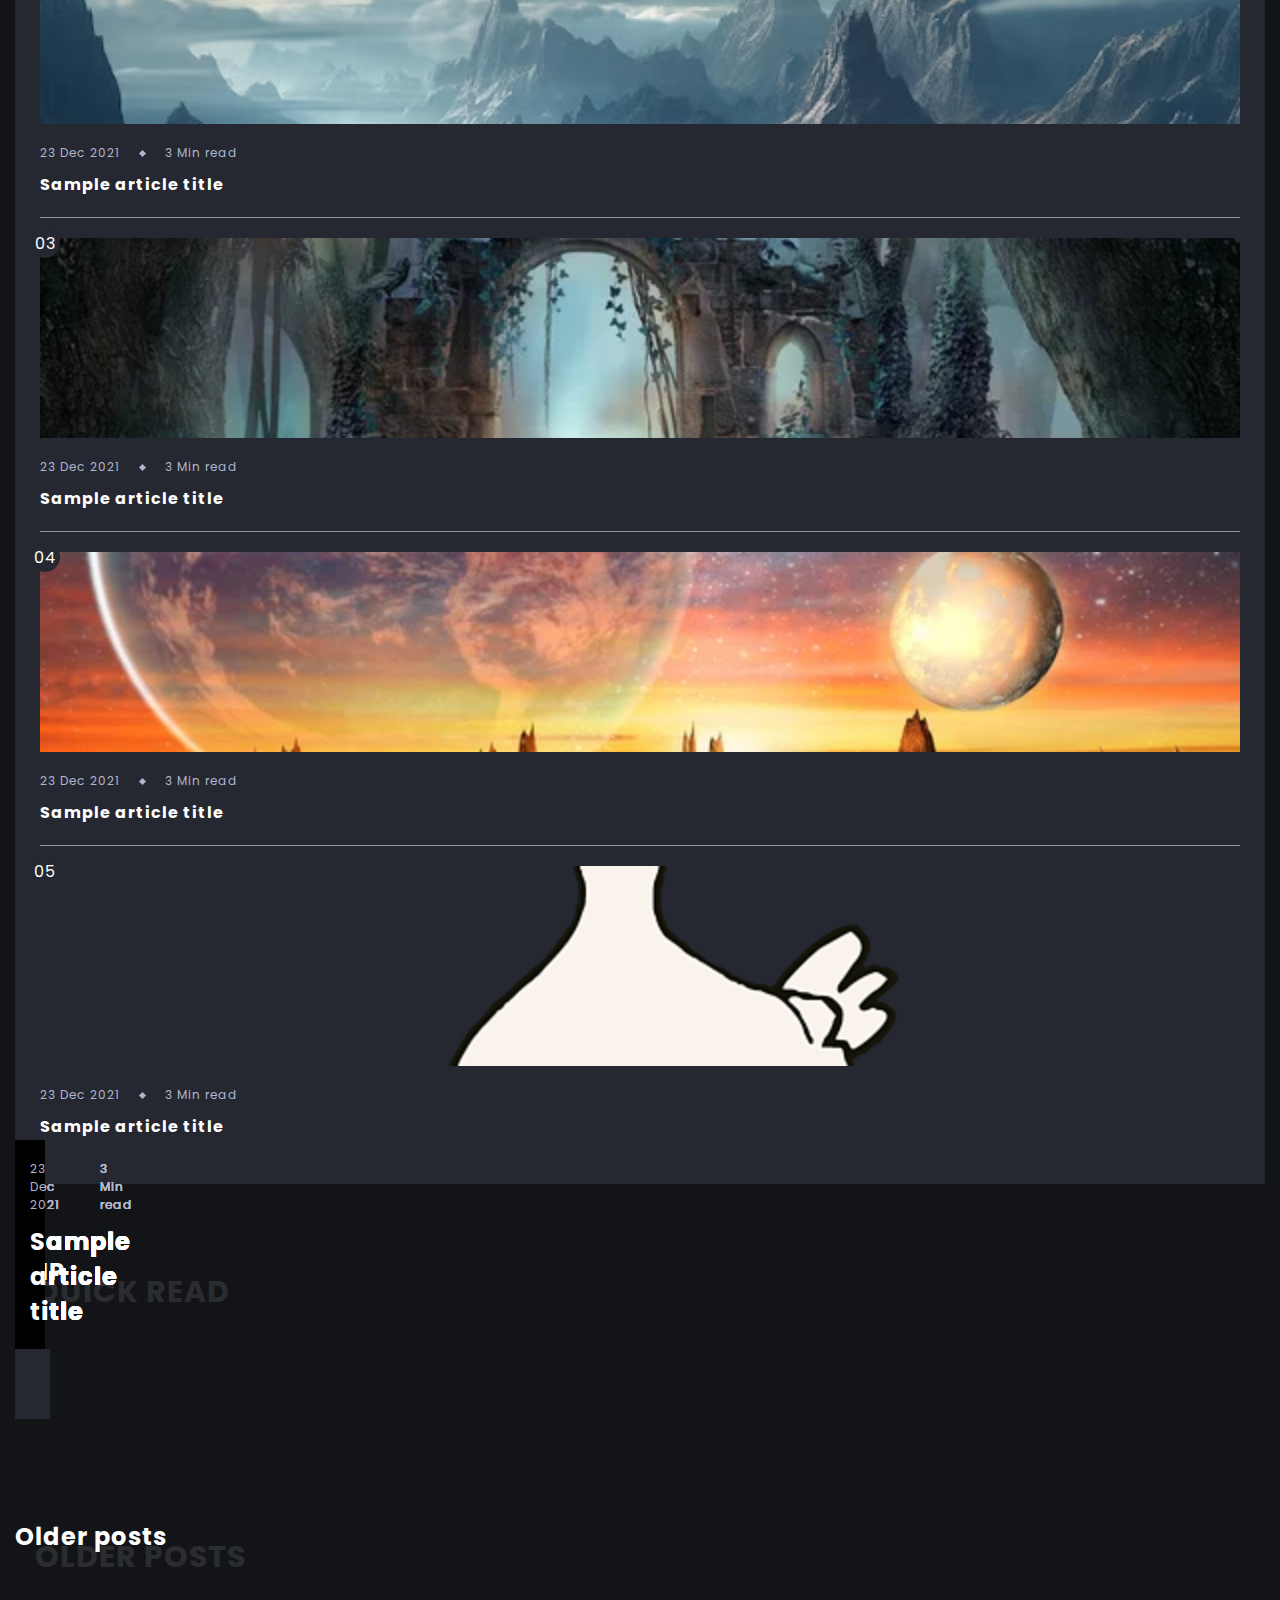
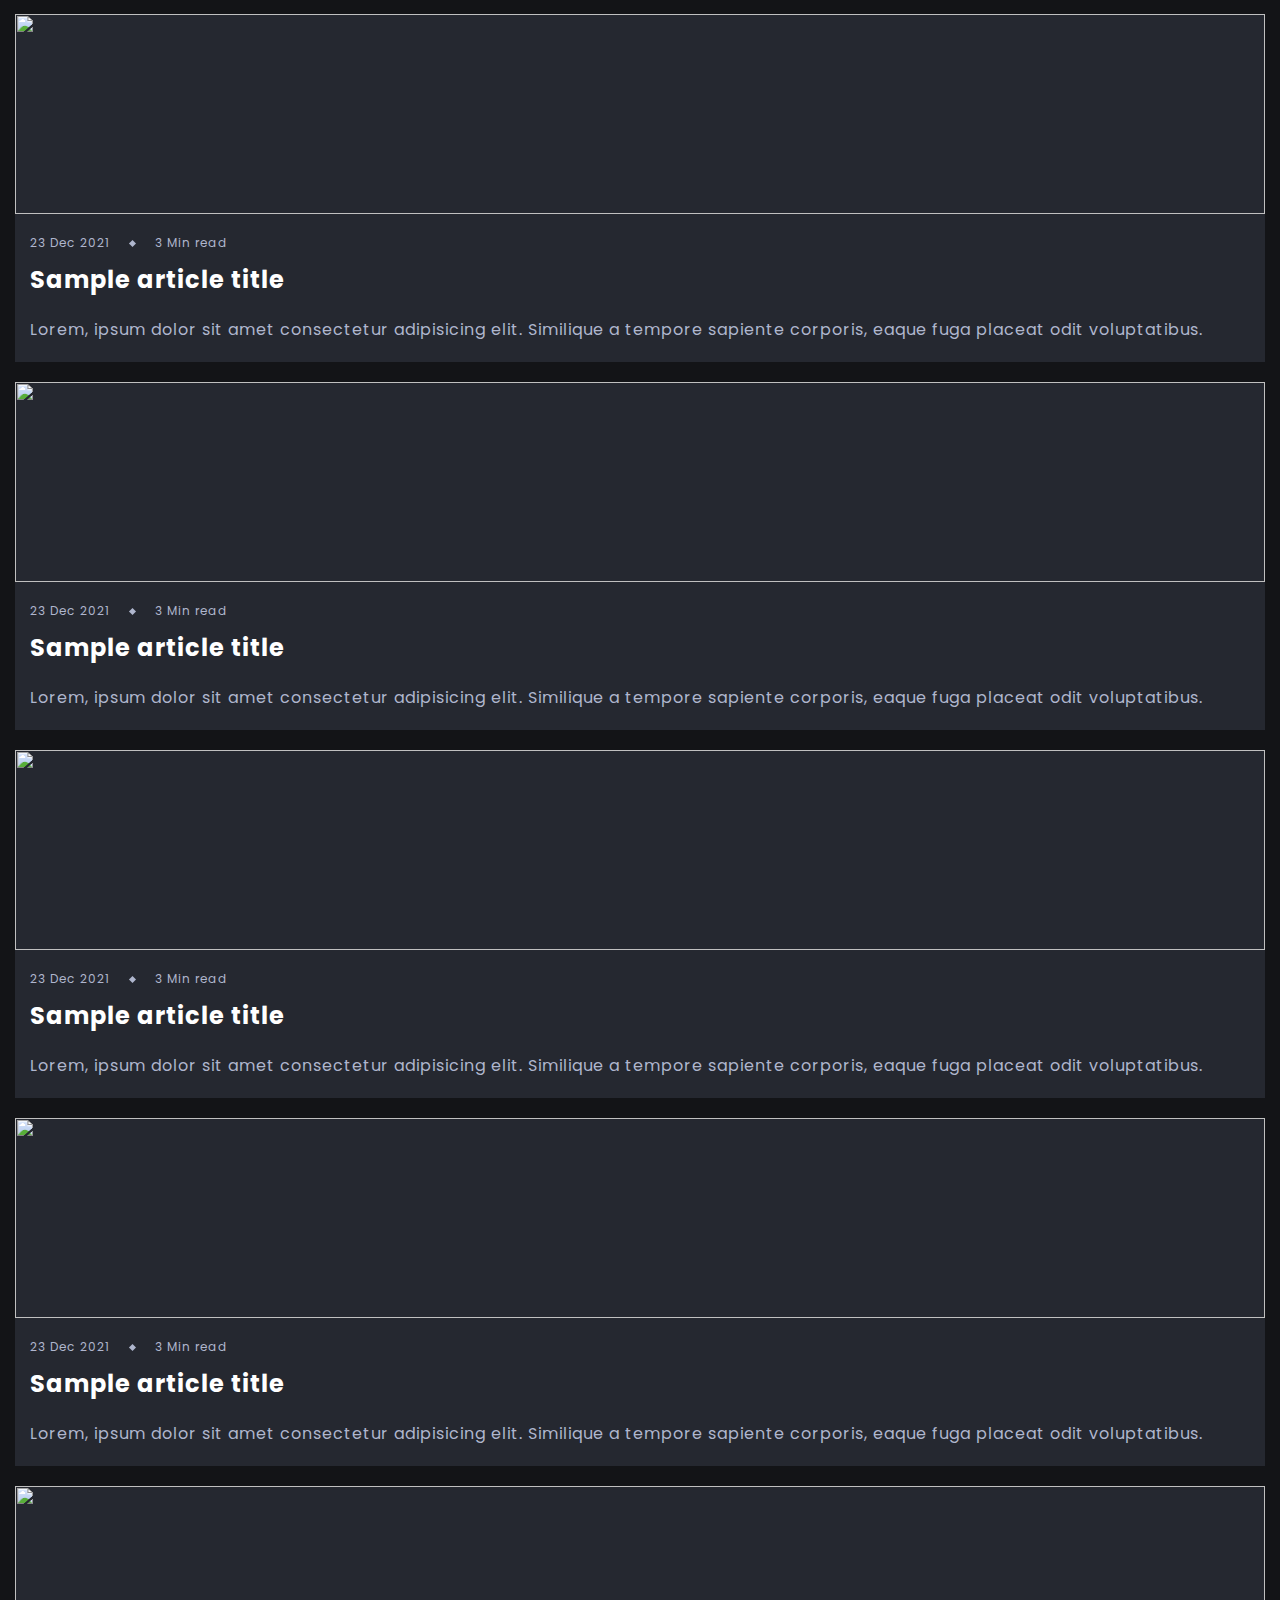
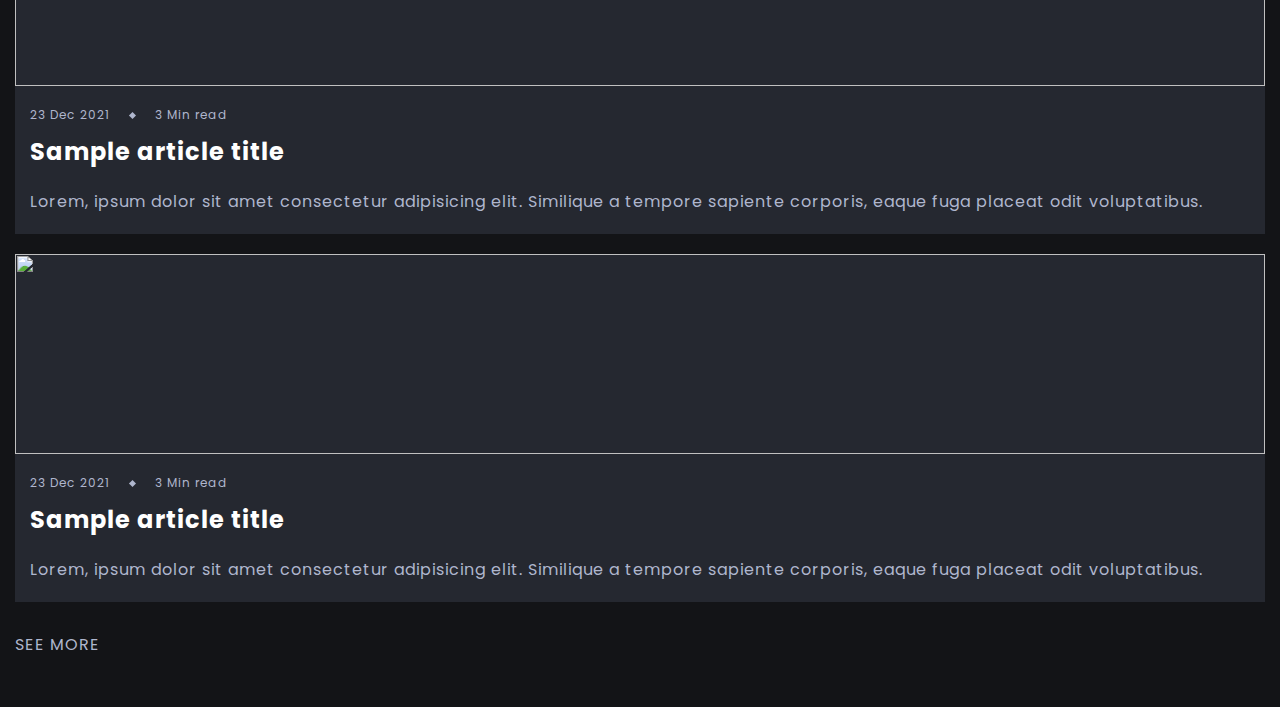
==== commit 0bd5e09c: "Added html code to do old posts" ====
--- a/index.html
+++ b/index.html
@@ -327,6 +327,139 @@
 
 </section>
 
+ <!-- Older posts -->
+ <section class="older-posts section">
+
+    <div class="container">
+
+        <h2 class="title section-title" data-name="Older posts">Older posts</h2>
+
+        <div class="older-posts-grid-wrapper d-grid">
+
+            <a href="#" class="article d-grid">
+                <div class="older-posts-article-image-wrapper">
+                    <img src="images/older_posts/dimensionrip.kra" alt="" class="article-image">
+                </div>
+
+                <div class="article-data-container">
+
+                    <div class="article-data">
+                        <span>23 Dec 2021</span>
+                        <span class="article-data-spacer"></span>
+                        <span>3 Min read</span>
+                    </div>
+
+                    <h3 class="title article-title">Sample article title</h3>
+                    <p class="article-description">Lorem, ipsum dolor sit amet consectetur adipisicing elit. Similique a tempore sapiente corporis, eaque fuga placeat odit voluptatibus.</p>
+
+                </div>
+            </a>
+
+            <a href="#" class="article d-grid">
+                <div class="older-posts-article-image-wrapper">
+                    <img src="images/older_posts/older_posts_2.jpg" alt="" class="article-image">
+                </div>
+
+                <div class="article-data-container">
+
+                    <div class="article-data">
+                        <span>23 Dec 2021</span>
+                        <span class="article-data-spacer"></span>
+                        <span>3 Min read</span>
+                    </div>
+
+                    <h3 class="title article-title">Sample article title</h3>
+                    <p class="article-description">Lorem, ipsum dolor sit amet consectetur adipisicing elit. Similique a tempore sapiente corporis, eaque fuga placeat odit voluptatibus.</p>
+
+                </div>
+            </a>
+
+            <a href="#" class="article d-grid">
+                <div class="older-posts-article-image-wrapper">
+                    <img src="images/older_posts/older_posts_3.jpg" alt="" class="article-image">
+                </div>
+
+                <div class="article-data-container">
+
+                    <div class="article-data">
+                        <span>23 Dec 2021</span>
+                        <span class="article-data-spacer"></span>
+                        <span>3 Min read</span>
+                    </div>
+
+                    <h3 class="title article-title">Sample article title</h3>
+                    <p class="article-description">Lorem, ipsum dolor sit amet consectetur adipisicing elit. Similique a tempore sapiente corporis, eaque fuga placeat odit voluptatibus.</p>
+
+                </div>
+            </a>
+
+            <a href="#" class="article d-grid">
+                <div class="older-posts-article-image-wrapper">
+                    <img src="images/older_posts/older_posts_4.jpg" alt="" class="article-image">
+                </div>
+
+                <div class="article-data-container">
+
+                    <div class="article-data">
+                        <span>23 Dec 2021</span>
+                        <span class="article-data-spacer"></span>
+                        <span>3 Min read</span>
+                    </div>
+
+                    <h3 class="title article-title">Sample article title</h3>
+                    <p class="article-description">Lorem, ipsum dolor sit amet consectetur adipisicing elit. Similique a tempore sapiente corporis, eaque fuga placeat odit voluptatibus.</p>
+
+                </div>
+            </a>
+
+            <a href="#" class="article d-grid">
+                <div class="older-posts-article-image-wrapper">
+                    <img src="images/older_posts/older_posts_5.jpg" alt="" class="article-image">
+                </div>
+
+                <div class="article-data-container">
+
+                    <div class="article-data">
+                        <span>23 Dec 2021</span>
+                        <span class="article-data-spacer"></span>
+                        <span>3 Min read</span>
+                    </div>
+
+                    <h3 class="title article-title">Sample article title</h3>
+                    <p class="article-description">Lorem, ipsum dolor sit amet consectetur adipisicing elit. Similique a tempore sapiente corporis, eaque fuga placeat odit voluptatibus.</p>
+
+                </div>
+            </a>
+
+            <a href="#" class="article d-grid">
+                <div class="older-posts-article-image-wrapper">
+                    <img src="images/older_posts/older_posts_6.jpg" alt="" class="article-image">
+                </div>
+
+                <div class="article-data-container">
+
+                    <div class="article-data">
+                        <span>23 Dec 2021</span>
+                        <span class="article-data-spacer"></span>
+                        <span>3 Min read</span>
+                    </div>
+
+                    <h3 class="title article-title">Sample article title</h3>
+                    <p class="article-description">Lorem, ipsum dolor sit amet consectetur adipisicing elit. Similique a tempore sapiente corporis, eaque fuga placeat odit voluptatibus.</p>
+
+                </div>
+            </a>
+
+        </div>
+
+        <div class="see-more-container">
+            <a href="#" class="btn see-more-btn place-items-center">See more <i class="ri-arrow-right-s-line"></i></i></a>
+        </div>
+
+    </div>
+
+</section>
+
 <!-- Stuff -->
 
 <script src="js/main.js"></script>
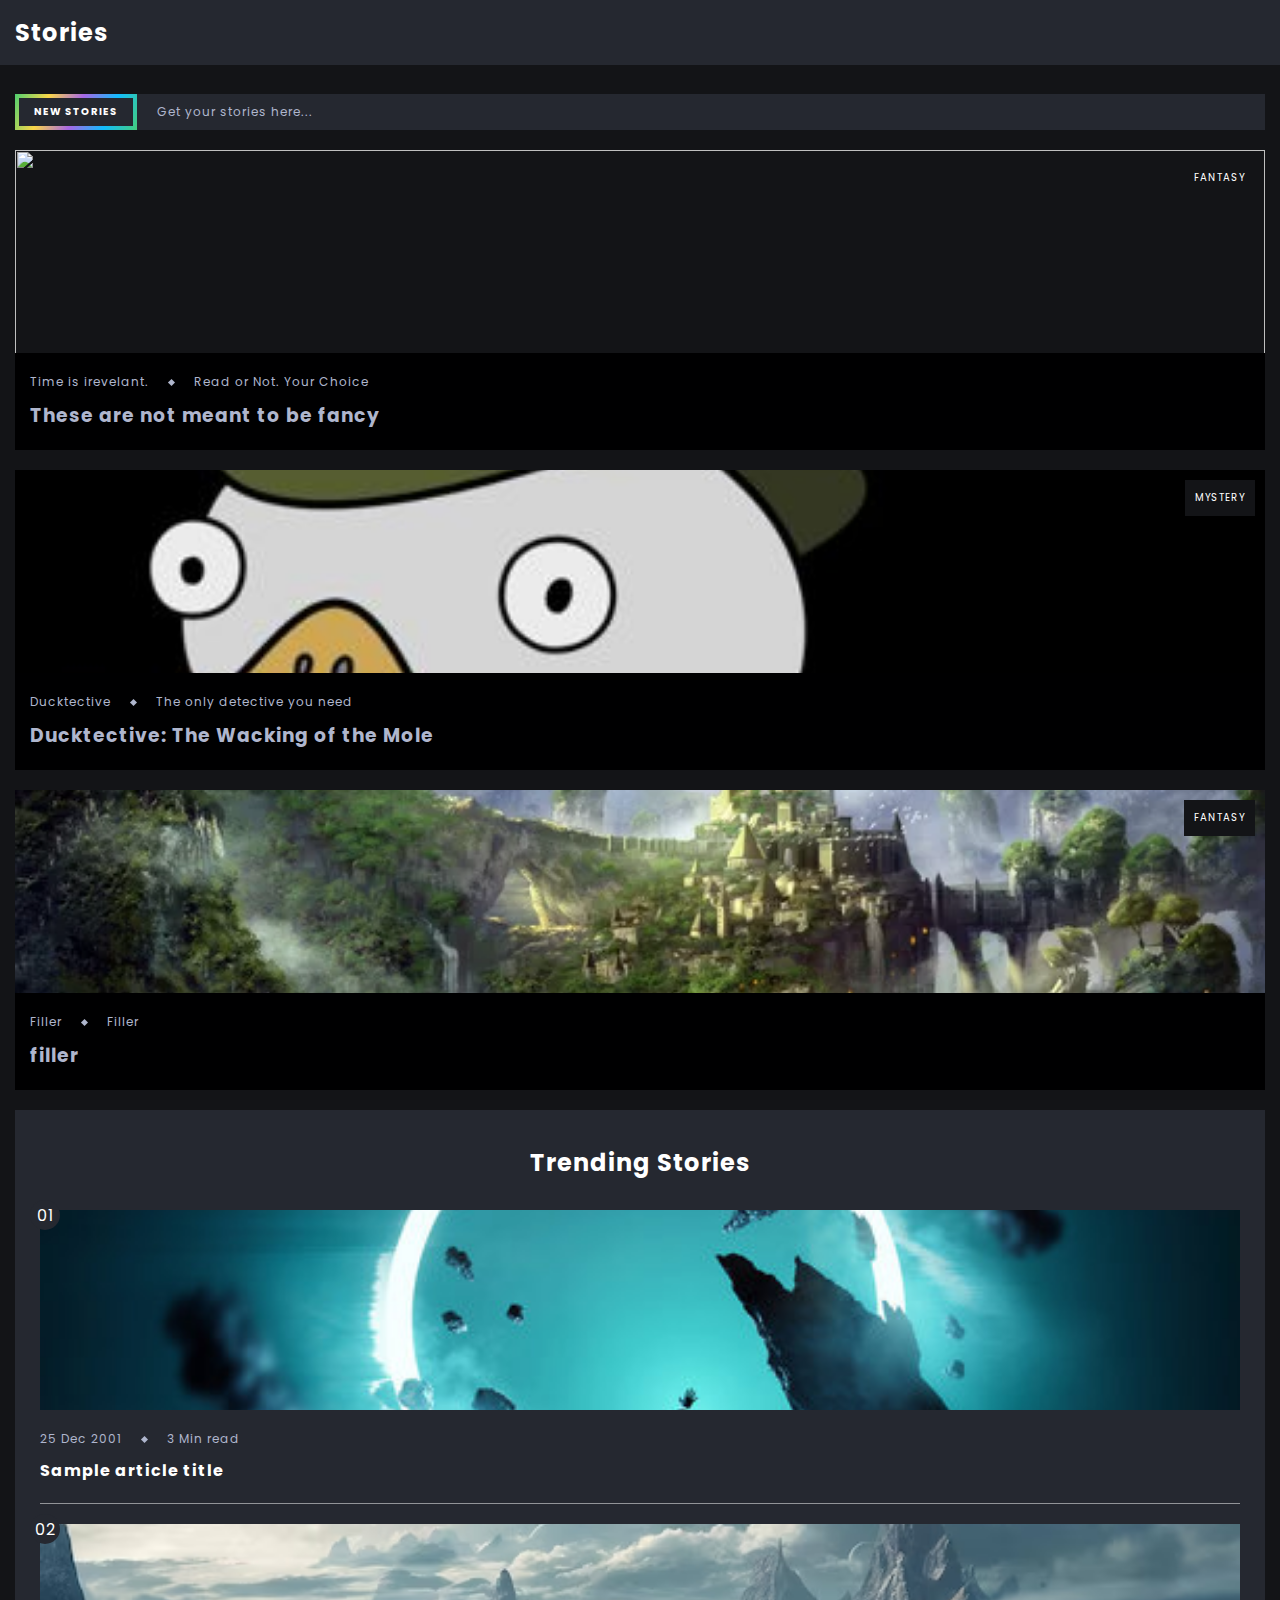
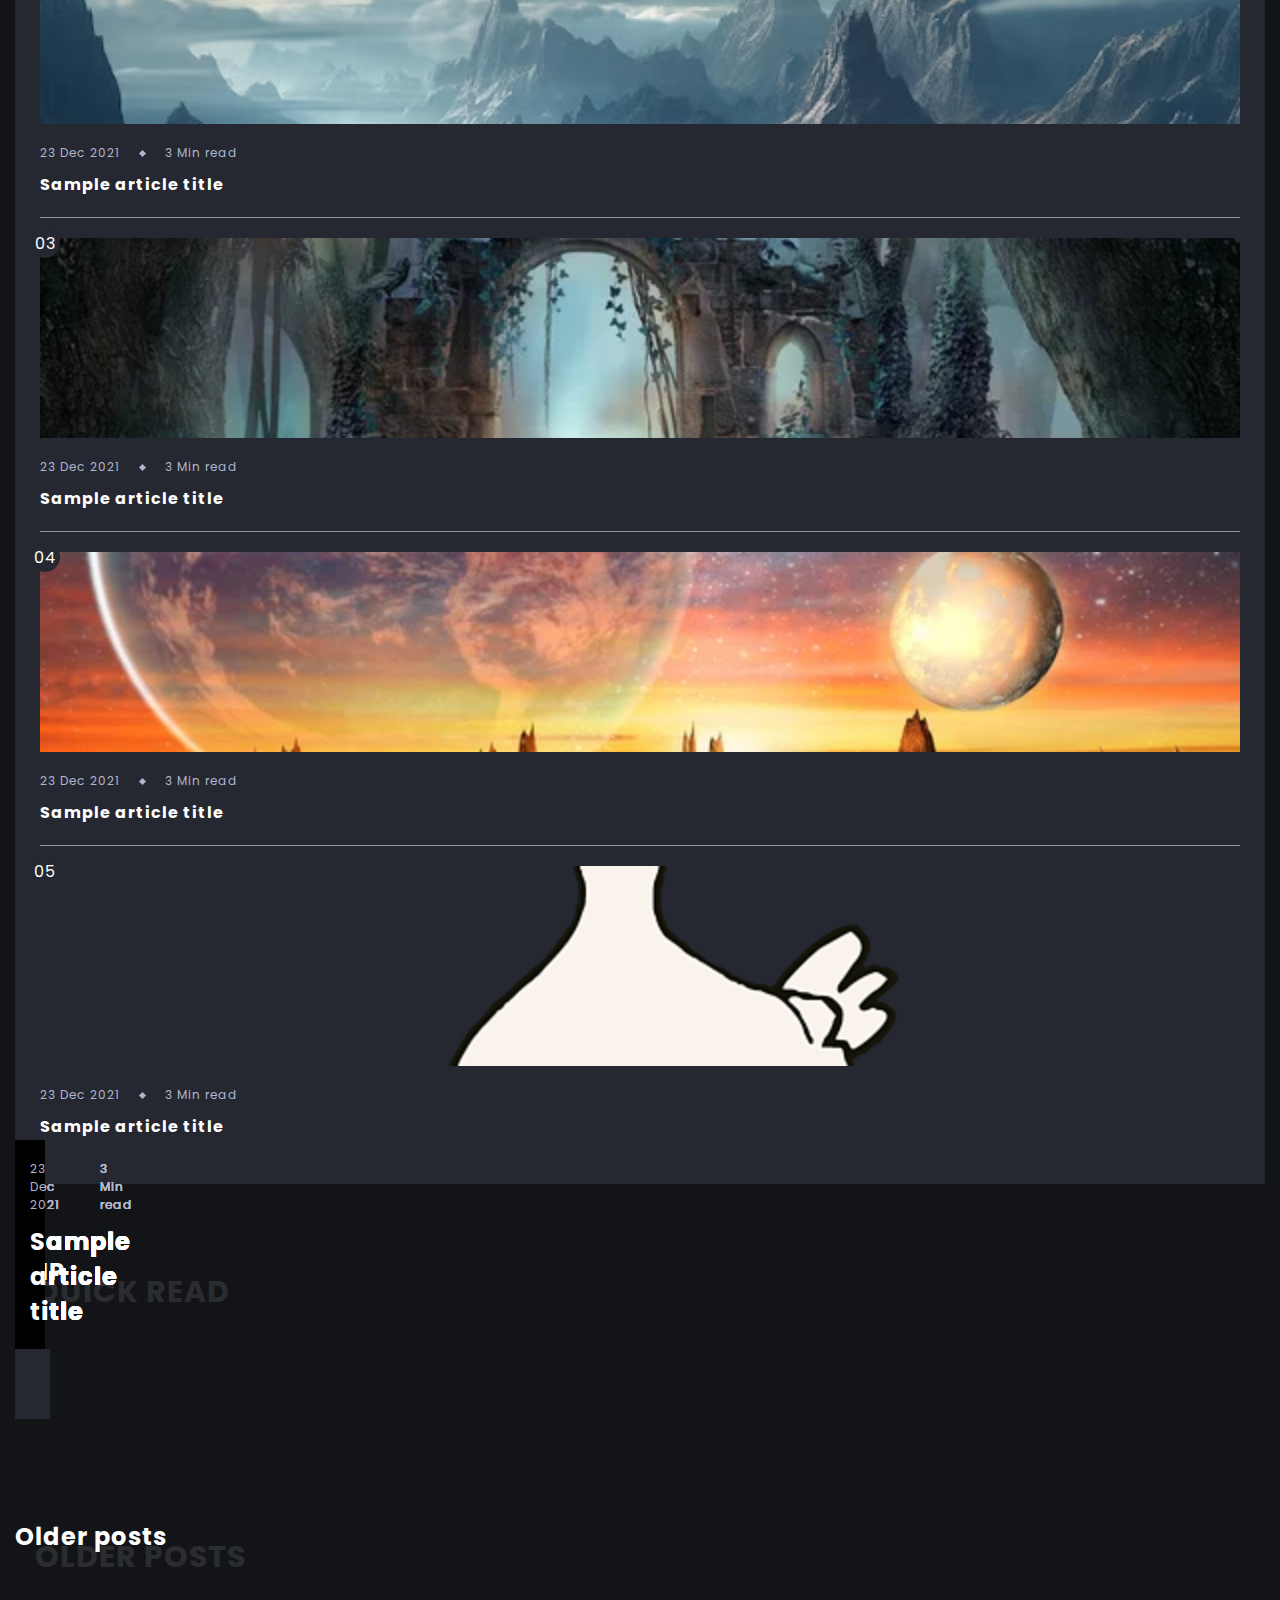
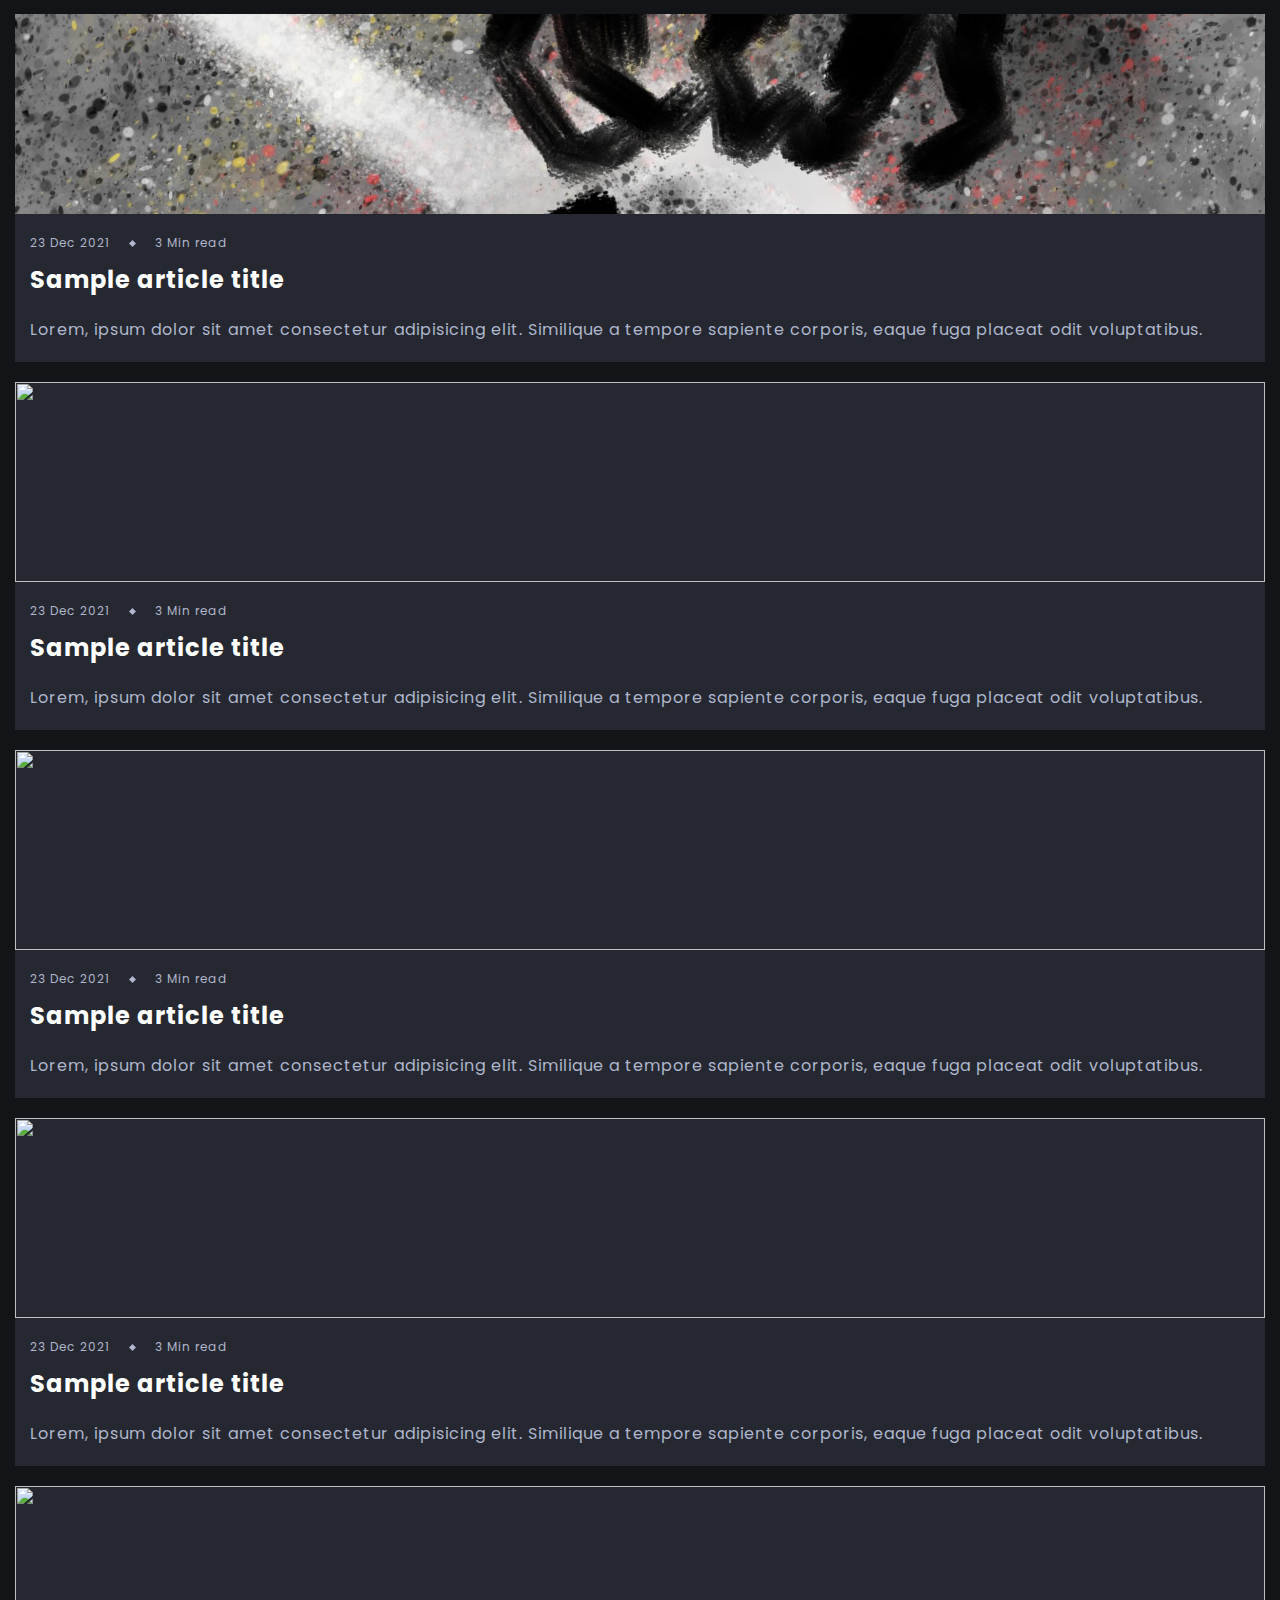
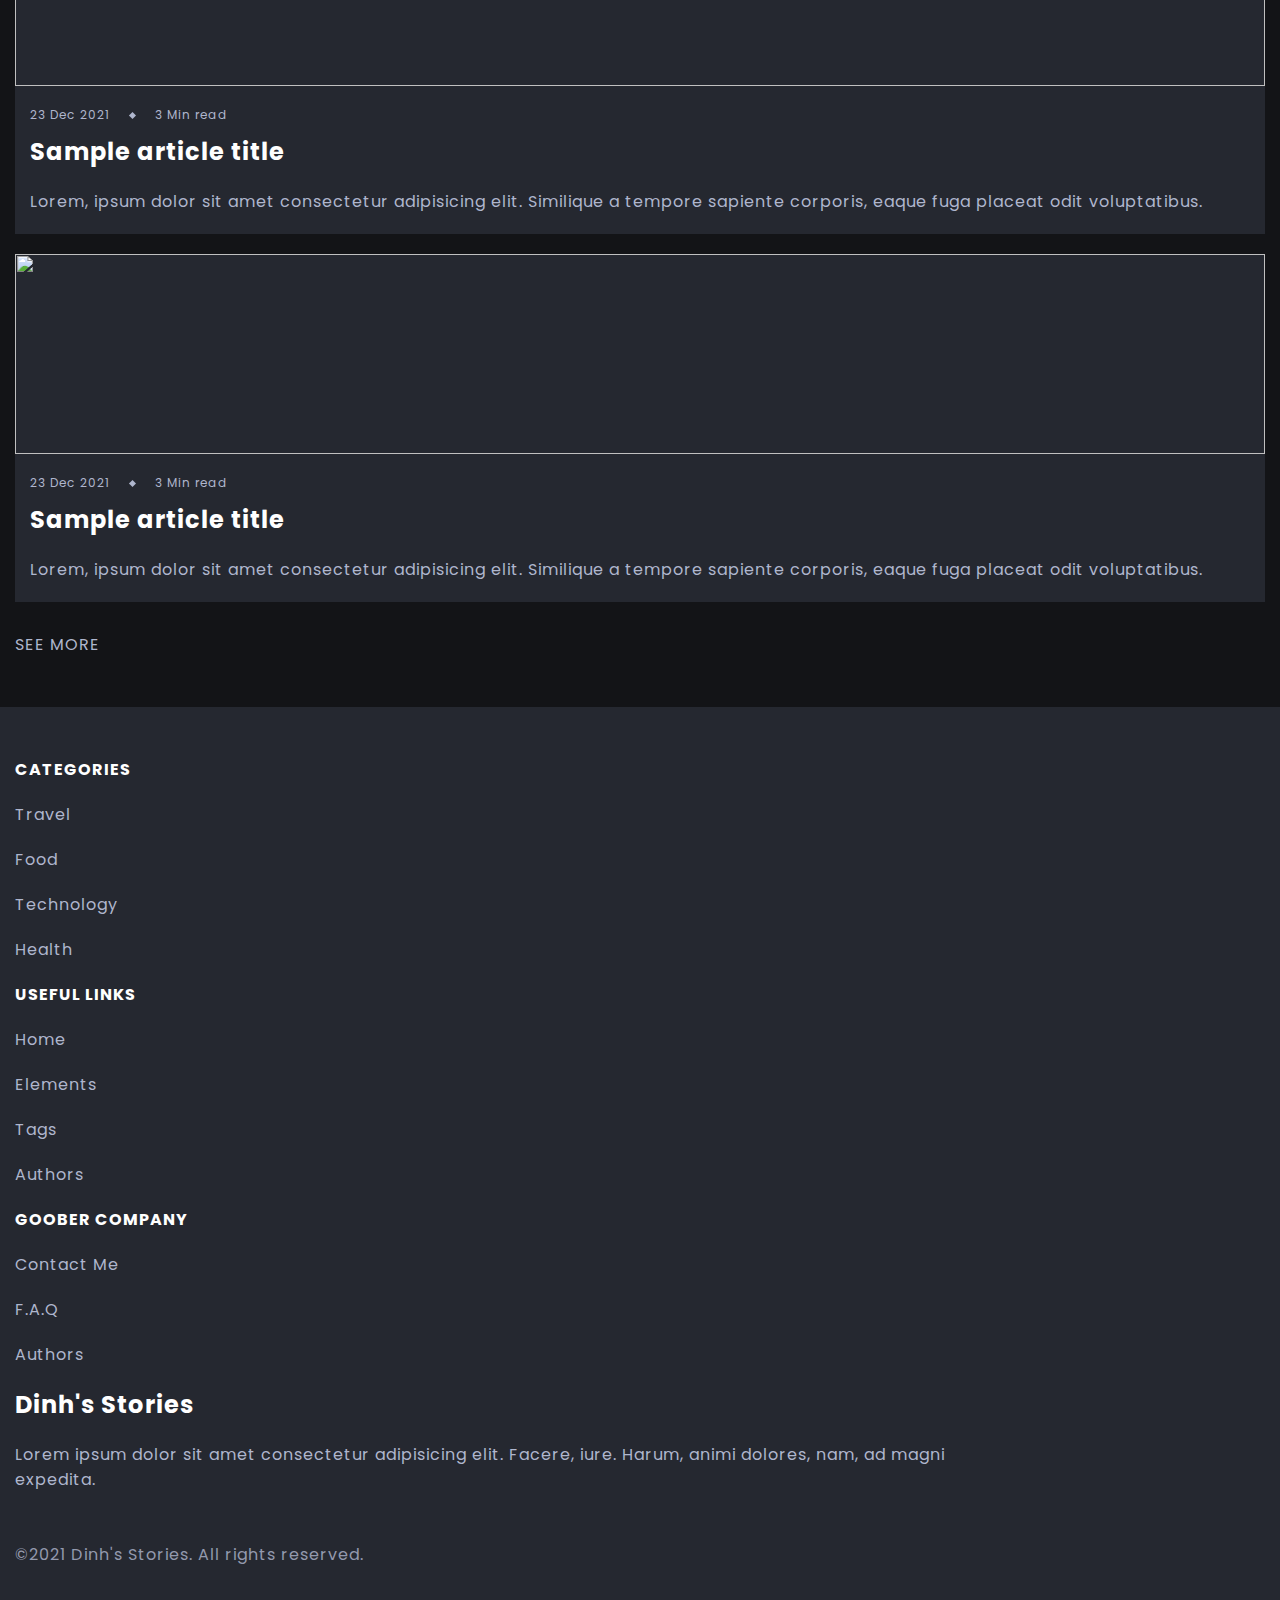
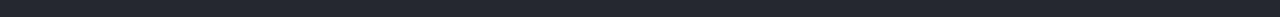
==== commit cb4a5357: "Made changes to what appears on page" ====
--- a/index.html
+++ b/index.html
@@ -338,7 +338,7 @@
 
             <a href="#" class="article d-grid">
                 <div class="older-posts-article-image-wrapper">
-                    <img src="images/older_posts/dimensionrip.kra" alt="" class="article-image">
+                    <img src="images/older_posts/dimensionrip.jpg" alt="" class="article-image">
                 </div>
 
                 <div class="article-data-container">
@@ -460,7 +460,98 @@
 
 </section>
 
-<!-- Stuff -->
+   <!-- Footer -->
+   <footer class="footer section">
+
+    <div class="footer-container container d-grid">
+        
+        <div class="company-data">
+            <a href="./index.html">
+                <h2 class="logo">Dinh's Stories</h2>
+            </a>
+            <p class="company-description">Lorem ipsum dolor sit amet consectetur adipisicing elit. Facere, iure. Harum, animi dolores, nam, ad magni expedita.</p>
+            
+            <ul class="list social-media">
+                <li class="list-item">
+                    <a href="#" class="list-link"><i class="ri-instagram-line"></i></a>
+                </li>
+                <li class="list-item">
+                    <a href="#" class="list-link"><i class="ri-facebook-circle-line"></i></a>
+                </li>
+                <li class="list-item">
+                    <a href="#" class="list-link"><i class="ri-twitter-line"></i></a>
+                </li>
+                <li class="list-item">
+                    <a href="#" class="list-link"><i class="ri-pinterest-line"></i></a>
+                </li>
+            </ul>
+
+            <span class="copyright-notice">&copy;2021 Dinh's Stories. All rights reserved.</span>
+        </div>
+
+        <div>
+            <h6 class="title footer-title">Categories</h6>
+            
+            <ul class="footer-list list">
+                <li class="list-item">
+                    <a href="#" class="list-link">Travel</a>
+                </li>
+                <li class="list-item">
+                    <a href="#" class="list-link">Food</a>
+                </li>
+                <li class="list-item">
+                    <a href="#" class="list-link">Technology</a>
+                </li>
+                <li class="list-item">
+                    <a href="#" class="list-link">Health</a>
+                </li>
+            </ul>
+
+        </div>
+
+        <div>
+            <h6 class="title footer-title">Useful links</h6>
+            
+            <ul class="footer-list list">
+                <li class="list-item">
+                    <a href="#" class="list-link">Home</a>
+                </li>
+                <li class="list-item">
+                    <a href="#" class="list-link">Elements</a>
+                </li>
+                <li class="list-item">
+                    <a href="#" class="list-link">Tags</a>
+                </li>
+                <li class="list-item">
+                    <a href="#" class="list-link">Authors</a>
+                </li>
+            </ul>
+
+        </div>
+
+        <div>
+            <h6 class="title footer-title">Goober Company</h6>
+            
+            <ul class="footer-list list">
+                <li class="list-item">
+                    <a href="#" class="list-link">Contact Me</a>
+                </li>
+                <li class="list-item">
+                    <a href="#" class="list-link">F.A.Q</a>
+                </li>
+                <li class="list-item">
+                    <a href="#" class="list-link">Authors</a>
+                </li>
+            </ul>
+
+        </div>
+
+    </div>
+    
+</footer>
+
+<!-- Swiper.js -->
+<script src="./assets/js/swiper-bundle.min.js"></script>
 
 <script src="js/main.js"></script>
 </body>
--- a/css/main.css
+++ b/css/main.css
@@ -551,3 +551,189 @@
 .see-more-btn:hover i{
     transform: translateX(.5rem);
 }
+
+
+/* Popular tags */
+.popular-tags-container{
+    gap: var(--gap);
+}
+
+.popular-tags-container .article{
+    min-height: var(--item-min-height-sm);
+}
+
+.tag-name{
+    padding: 1rem 2rem;
+    background-color: var(--transparent-dark-color);
+    position: absolute;
+    top: 50%;
+    left: 50%;
+    transform: translate(-50%, -50%);
+    z-index: 10;
+}
+
+.popular-tags-container .article:hover .tag-name{
+    color: var(--light-color);
+}
+
+.popular-tags-container .article{
+    overflow: hidden;
+}
+
+.popular-tags-container .article:hover .article-image{
+    transform: scale(1.05);
+}
+
+/* Newsletter */
+.newsletter{
+    padding-bottom: 6rem;
+}
+
+.newsletter-title{
+    font-size: var(--font-size-lg);
+}
+
+.newsletter-description{
+    margin-bottom: 3rem;
+}
+
+/* Footer */
+.footer{
+    background-color: var(--secondary-background-color);
+}
+
+.footer-container{
+    gap: var(--gap);
+}
+
+.company-data{
+    display: flex;
+    flex-direction: column;
+    order: 1;
+}
+
+.company-description{
+    margin-block: var(--margin-sm);
+    max-width: 75%;
+}
+
+.social-media{
+    margin-bottom: var(--margin-md);
+}
+
+.copyright-notice{
+    opacity: .8;
+}
+
+.footer-list{
+    flex-direction: column;
+    align-items: flex-start;
+}
+
+.footer-title{
+    font-size: var(--font-size-sm);
+    text-transform: uppercase;
+    margin-bottom: var(--margin-sm);
+}
+
+/* Scrollbar */
+::-webkit-scrollbar {
+    width: 1rem;
+}
+  
+::-webkit-scrollbar-track {
+    background: #f1f1f1;
+}
+  
+::-webkit-scrollbar-thumb {
+    background: #3f4254;
+}
+  
+::-webkit-scrollbar-thumb:hover {
+    background: #2e303b;
+}
+  
+/* Blog post */
+.blog-post{
+    padding-bottom: 5rem;
+}
+
+.blog-post-data{
+    display: flex;
+    flex-direction: column;
+    align-items: center;
+    text-align: center;
+    padding-block: 2.5rem;
+}
+
+.blog-post-title{
+    font-size: clamp(3rem, 5vw, 6rem); 
+}
+
+.blog-post-data .article-data{
+    margin-bottom: 2.5rem;
+}
+
+.blog-post-data img{
+    width: 100%;
+    height: var(--item-min-height-sm);
+    object-fit: cover;
+    object-position: center 10%;
+}
+
+.blog-post-container .container{
+    max-width: 90rem;
+    padding: 0;
+    display: flex;
+    flex-direction: column;
+    gap: var(--gap);
+}
+
+.quote{
+    background-color: var(--secondary-background-color);
+    padding: 2.5rem;
+}
+
+.quote p{
+    font-style: italic;
+}
+
+.quote span{
+    font-size: 5rem;
+}
+
+.author{
+    margin-top: 5rem;
+    gap: var(--gap);
+}
+
+.author{
+    background-color: var(--secondary-background-color);
+}
+
+.author-image-box{
+    position: relative;
+    height: var(--item-min-height-sm);
+}
+
+.author-about{
+    padding: 1.5rem;
+    display: flex;
+    flex-direction: column;
+    gap: 1rem;
+}
+
+.author-name{
+    color: var(--light-color);
+    font-weight: 400;
+}
+
+.author-about p{
+    max-width: 50rem;
+    margin-bottom: 1rem;
+}
+
+.author-about .social-media{
+    margin-top: auto;
+    margin-bottom: 0;
+}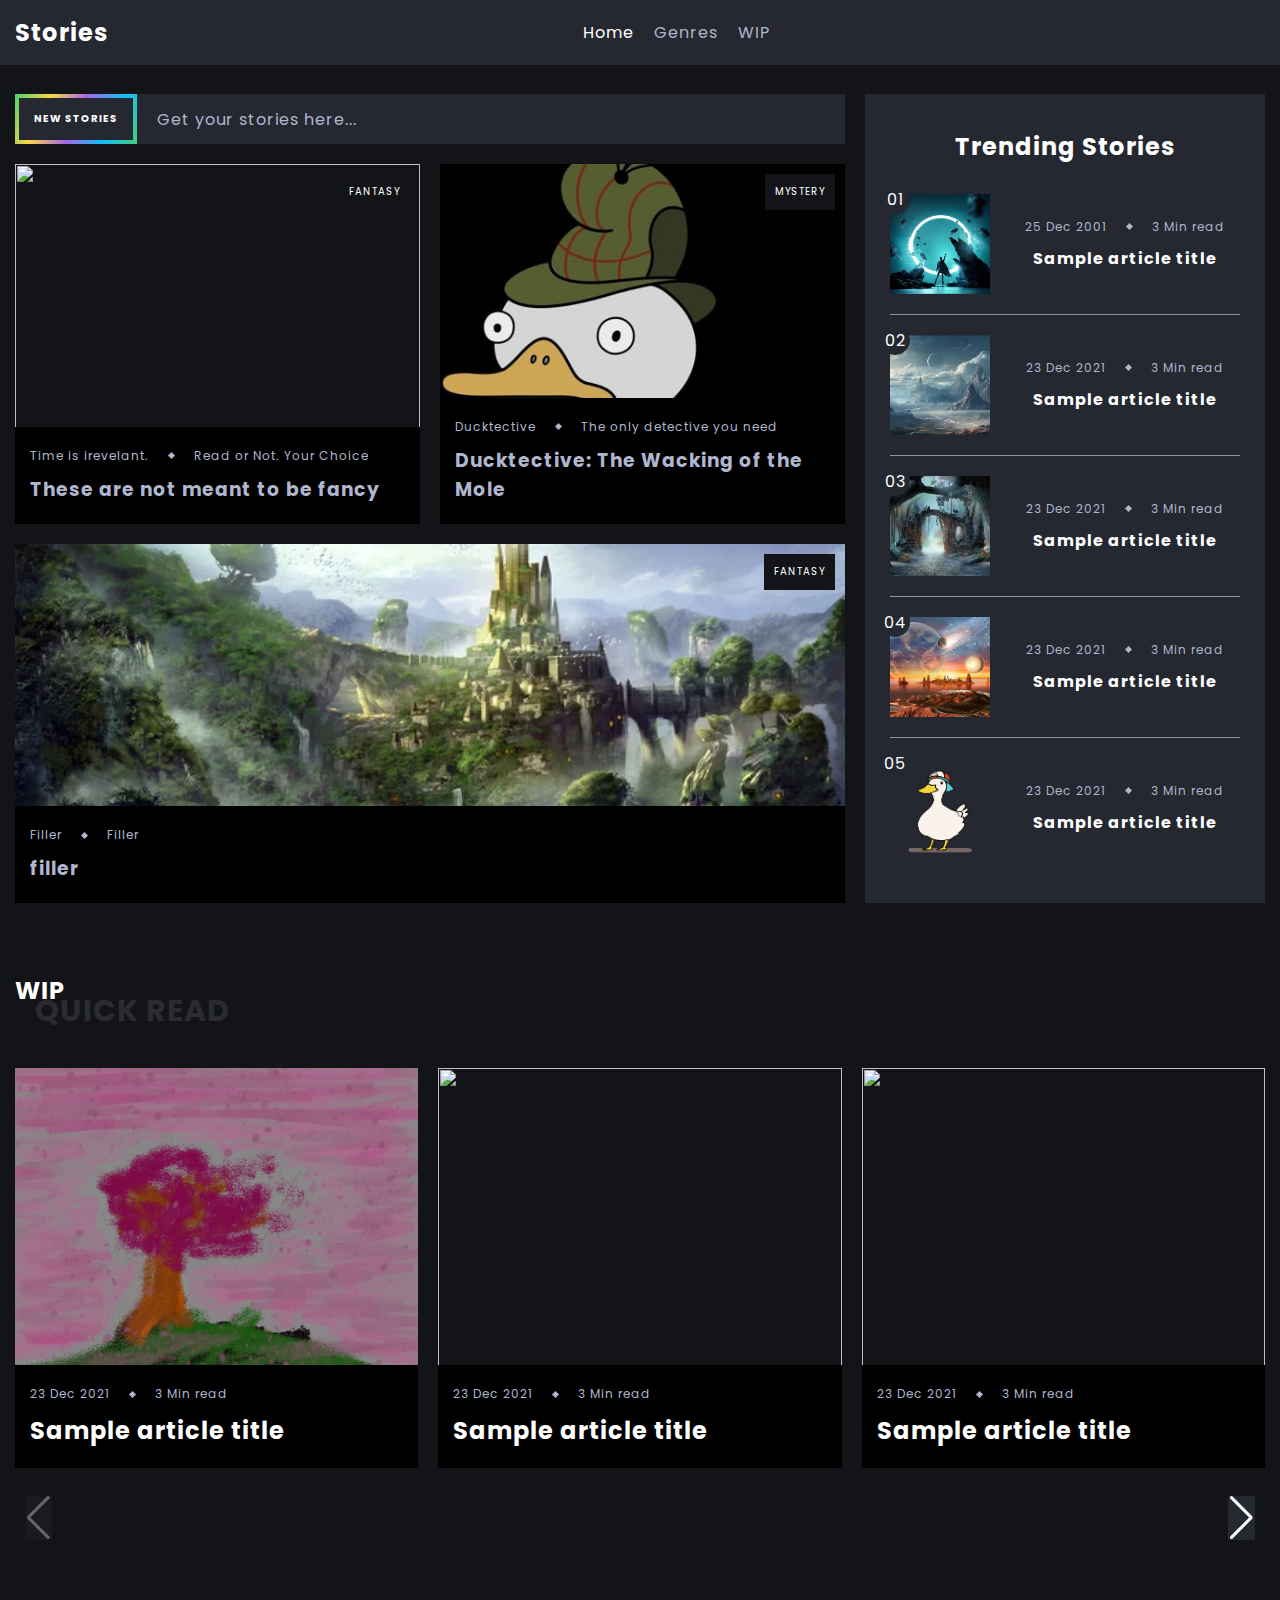
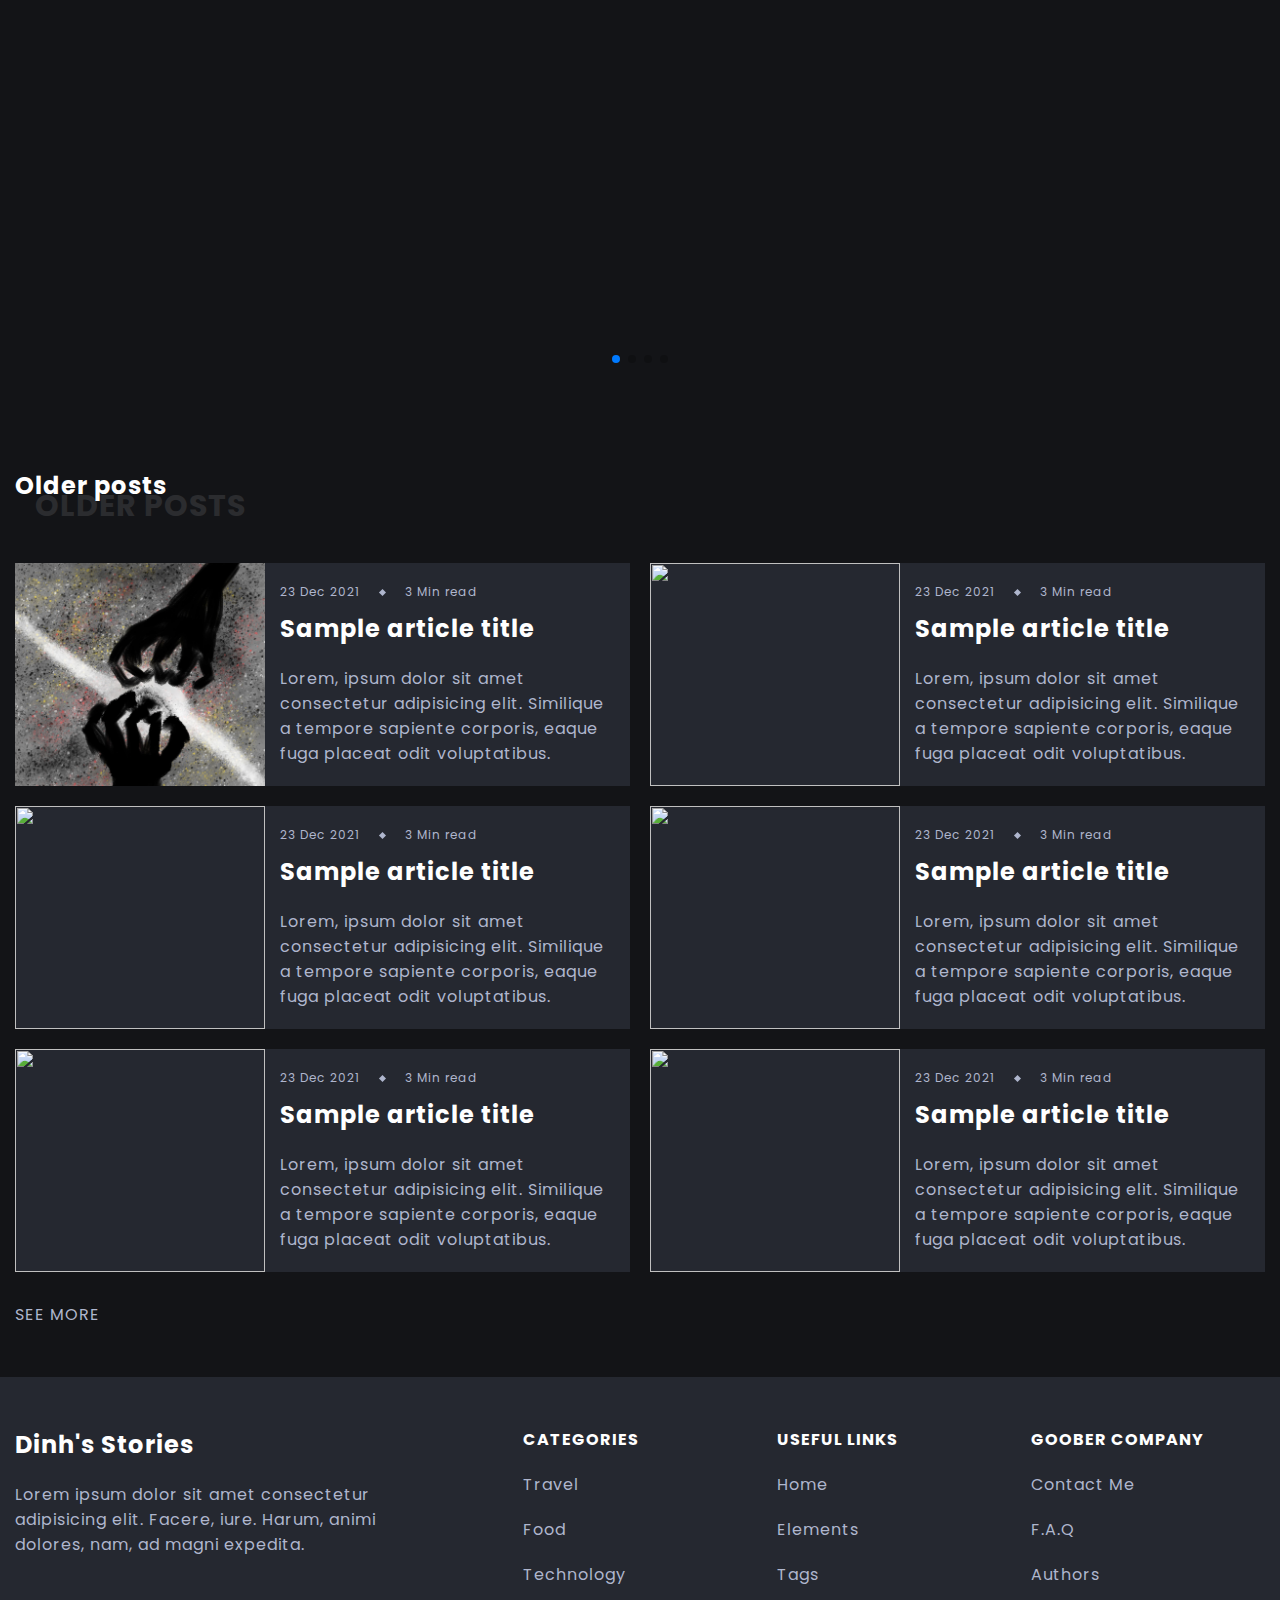
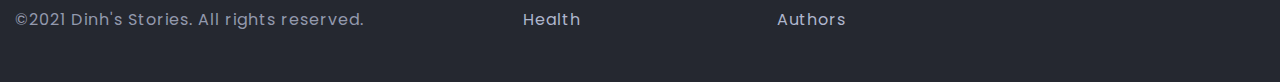
==== commit c795db58: "Added in links to swiper js and css" ====
--- a/index.html
+++ b/index.html
@@ -11,6 +11,13 @@
      <!--Make sure to alter file path for css-->
     <link rel="stylesheet" href="css/main.css"/>
     <!-- <link rel="stylesheet" href="css/soemthing">  -->
+    <link
+    rel="stylesheet"
+    href="https://cdn.jsdelivr.net/npm/swiper@11/swiper-bundle.min.css"/>
+
+    <script src="https://cdn.jsdelivr.net/npm/swiper@11/swiper-bundle.min.js"></script>
+
+
     
 </head>
 
@@ -239,7 +246,7 @@
             <div class="swiper-wrapper">
                 <!-- Slides -->
                 <a href="#" class="article swiper-slide">
-                    <img src="images/quick_read_1.jpg" alt="" class="article-image">
+                    <img src="images/WIPimages/unnamed.jpg" alt="" class="article-image">
 
                     <div class="article-data-container">
                         <div class="article-data">
--- a/css/main.css
+++ b/css/main.css
@@ -736,4 +736,170 @@
 .author-about .social-media{
     margin-top: auto;
     margin-bottom: 0;
+}
+
+@media screen and (min-width: 700px) {
+
+    .trending-news-box{
+        flex-direction: row;
+        align-items: center;
+    }
+
+    .trending-news-img-box{
+        width: 50%;
+    }
+
+    .trending-news-data{
+        margin: auto;
+        text-align: center;
+    }
+    
+    .newsletter-description{
+        max-width: 40rem;
+    }
+
+    .form-container-inner{
+        align-items: center;
+    }
+
+    .popular-tags-container,
+    .footer-container{
+        grid-template-columns: repeat(2, 1fr);
+    }
+
+    .company-data{
+        order: 0;
+    }
+
+    .author{
+        grid-template-columns: 25rem 1fr;
+    }
+}
+
+@media screen and (min-width: 768px) {
+
+    .featured-content{
+        grid-template-columns: repeat(4, 1fr);
+        grid-template-rows: 5rem repeat(4, 1fr);
+    }
+
+    .headline-banner{
+        grid-column: 1/-1;
+        font-size: var(--font-size-sm);
+    }
+    
+    .featured-article{
+        grid-column: 3/-1;
+        grid-row: 2/4;
+    }
+
+    .featured-article-1{
+        grid-column: 1/3;
+    }
+    
+    .featured-article-3{
+        grid-column: 1/-1;
+        grid-row: 4/6;
+    }
+
+    .older-posts .article{
+        grid-template-columns: 25rem 1fr;
+        
+    }
+
+    .older-posts-article-image-wrapper{
+        height: auto;
+    }
+
+    .blog-post-data img{
+        height: var(--item-min-height-md);;
+    }
+}
+
+@media screen and (min-width: 1024px) {
+    .menu{
+        position: static;
+        width: initial;
+        padding: initial;
+        background-color: transparent;
+        opacity: 1;
+        transform: scale(1);
+    }
+
+    .menu > .list{
+        flex-direction: row;
+    }
+
+    .screen-lg-hidden{
+        display: none;
+    }
+
+    .screen-sm-hidden{
+        display: block;
+    }
+
+    .sign-up-btn{
+        padding: 4px;
+    }
+
+    /* Fancy button animation effect */
+    .btn.fancy-border:hover::before{
+        animation: animate_border .75s linear infinite
+    }
+
+    @keyframes animate_border{
+        to{
+            transform:translateX(-50%)
+        }
+    }
+
+    .featured-articles-container{
+        grid-template-columns: 1fr 40rem;
+    }
+
+    .trending-news-img-box{
+        width: 10rem;
+        height: 10rem;
+    }
+
+    .popular-tags-container{
+        grid-template-columns: repeat(3, 1fr);
+    }
+
+    .footer-container{
+        grid-template-columns: repeat(5, 1fr);
+    }
+
+    .company-data{
+        grid-column: span 2;
+    }
+
+    .company-description{
+        max-width: 85%;
+    }
+
+    .copyright-notice{
+        margin-top: auto;
+    }
+
+    .blog-post-data img{
+        height: 40rem;
+    }
+}
+
+@media screen and (min-width: 1200px) {
+    .older-posts-grid-wrapper{
+        grid-template-columns: repeat(2, 1fr);
+    }
+}
+@media screen and (min-width: 1500px) {
+    .featured-article{
+        grid-column: 3/-1;
+    }
+    
+    .featured-article-1{
+        grid-column: 1/3;
+        grid-row: 2/-1;
+    }
+
 }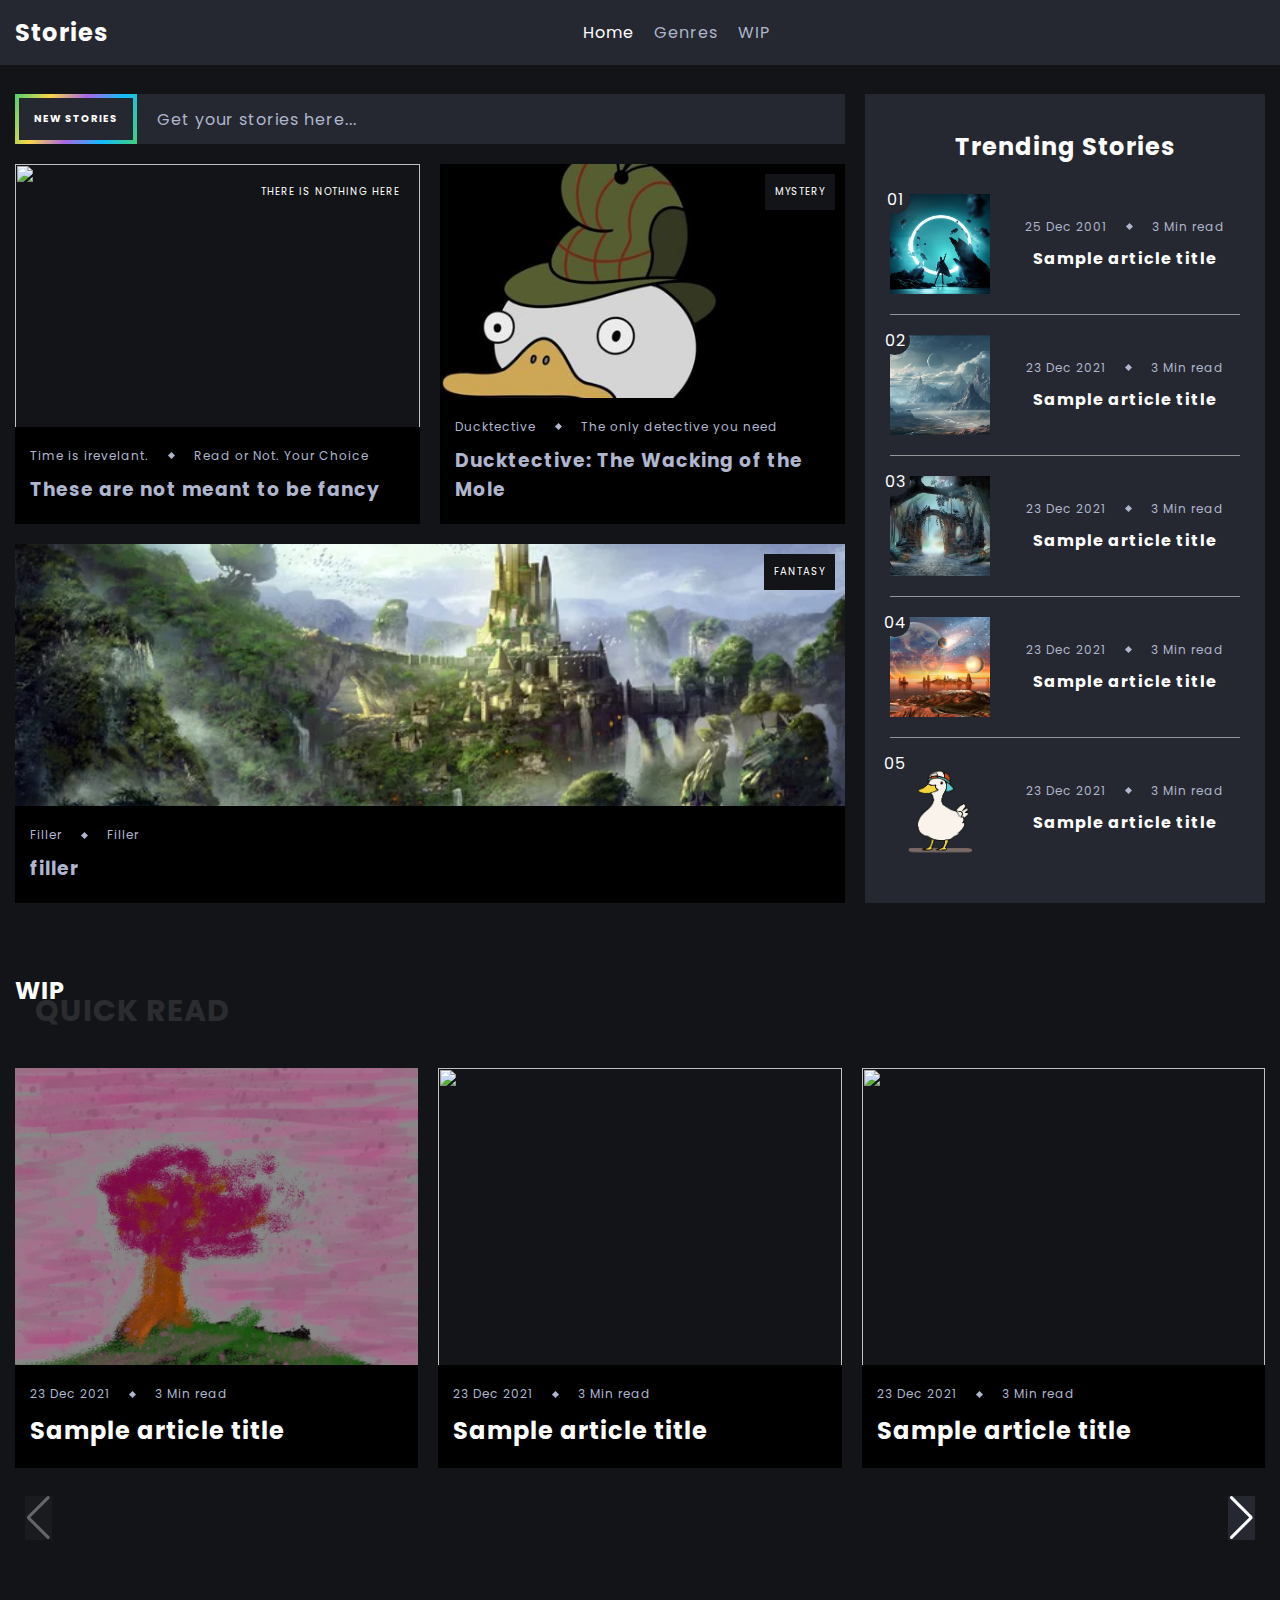
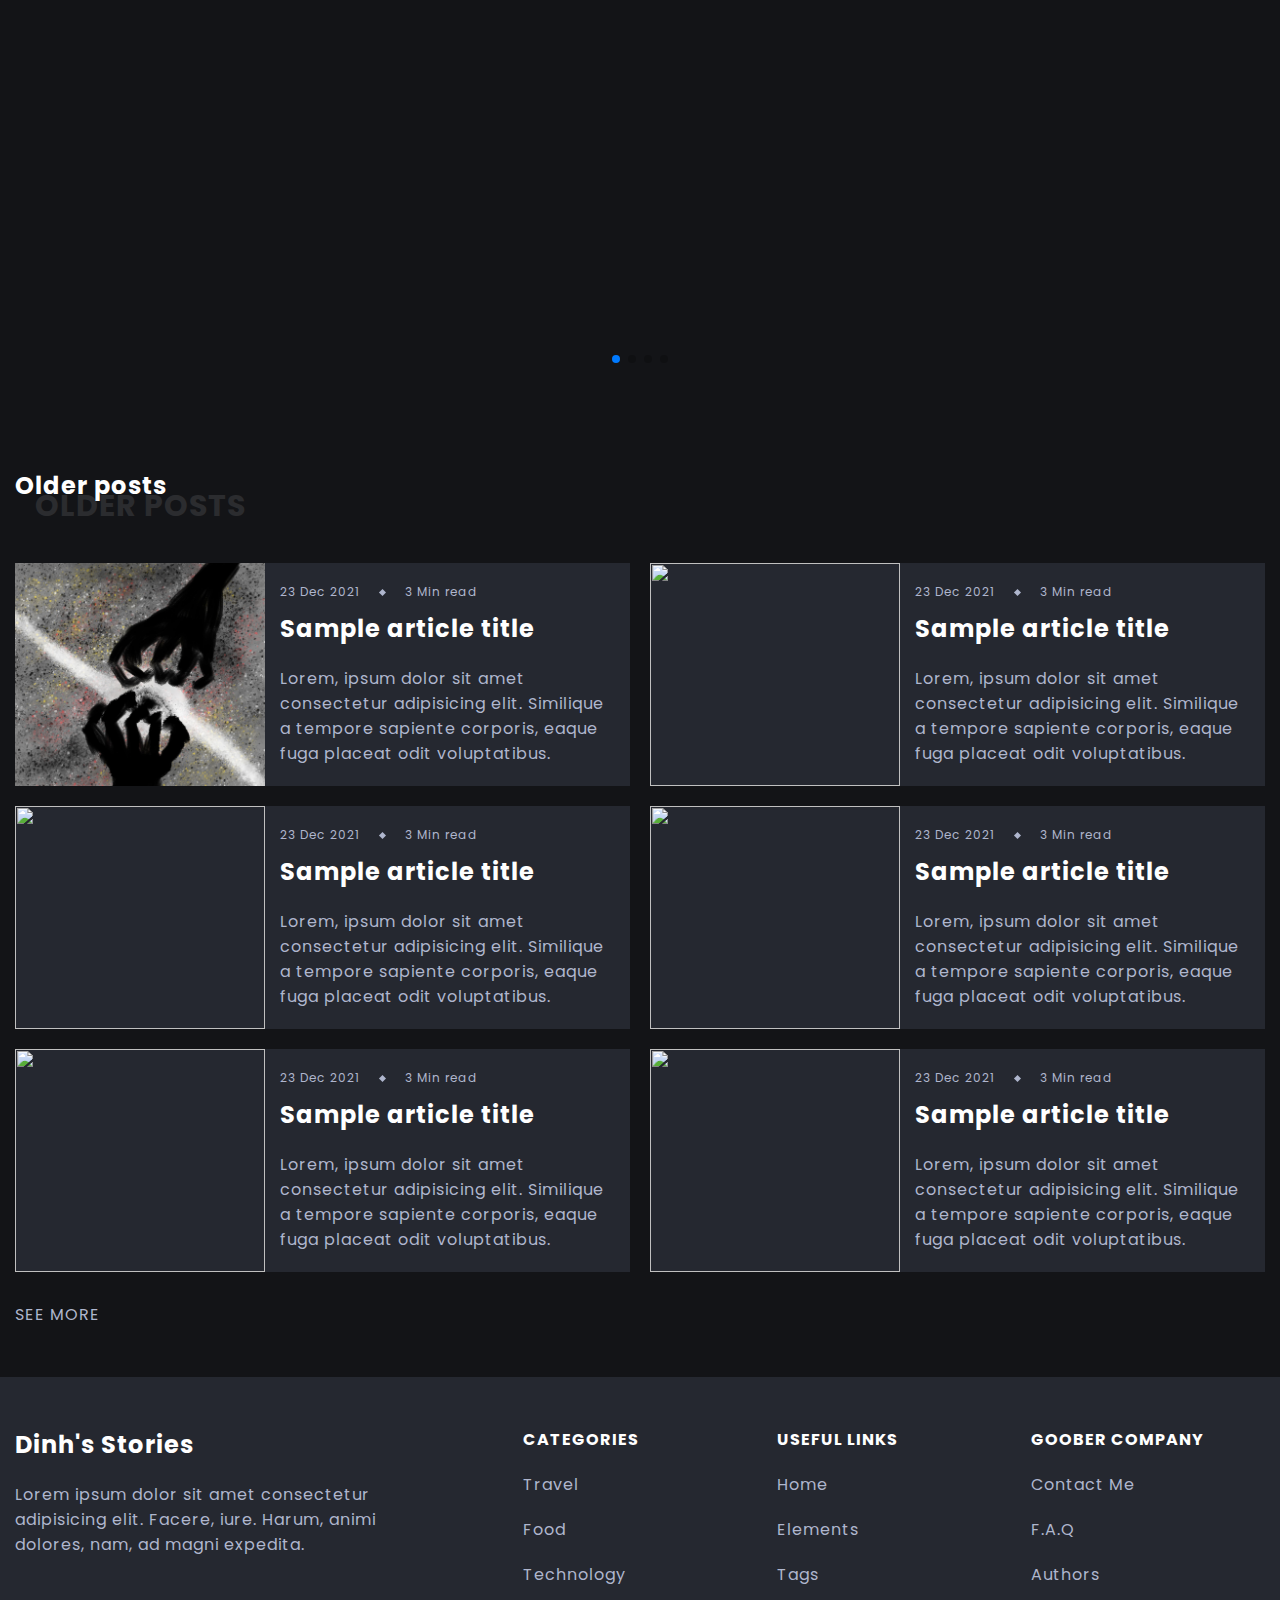
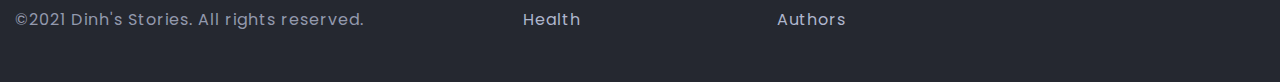
==== commit 0ca99d8b: "Added part 1 of Ducktective. Story needs to be fleshed out a bit more" ====
--- a/index.html
+++ b/index.html
@@ -34,7 +34,7 @@
             <div class="menu" id="menu"> 
                 <ul class="list">
                     <li class="list-item">
-                        <a href="" class="list-link current">Home</a>
+                        <a href="./index.html" class="list-link current">Home</a>
                     </li>
                     <li class="list-item">
                         <a href="" class="list-link">Genres</a>
@@ -96,7 +96,7 @@
             </div>
             <a href="stories.html" class="article featured-article featured-article-1">
                 <img src="images/Newstoriesimages/books.jpg" alt="" class="article-image">
-                <span class="article-category"> Fantasy</span>
+                <span class="article-category"> There is nothing here </span>
                 <div class="article-data-container">
                     <div class="article-data">
                         <span> Time is irevelant.</span>
@@ -106,7 +106,7 @@
                     <h3 class="title-article-title">These are not meant to be fancy</h3>
                 </div>
             </a>
-            <a href="stories.html" class="article featured-article featured-article-2">
+            <a href="ducktective.html" class="article featured-article featured-article-2">
                 <img src="images/Newstoriesimages/ducktective.jpg" alt="" class="article-image">
                 <span class="article-category"> Mystery</span>
                 <div class="article-data-container">
@@ -558,7 +558,7 @@
 </footer>
 
 <!-- Swiper.js -->
-<script src="./assets/js/swiper-bundle.min.js"></script>
+<!-- <script src="./assets/js/swiper-bundle.min.js"></script> -->
 
 <script src="js/main.js"></script>
 </body>
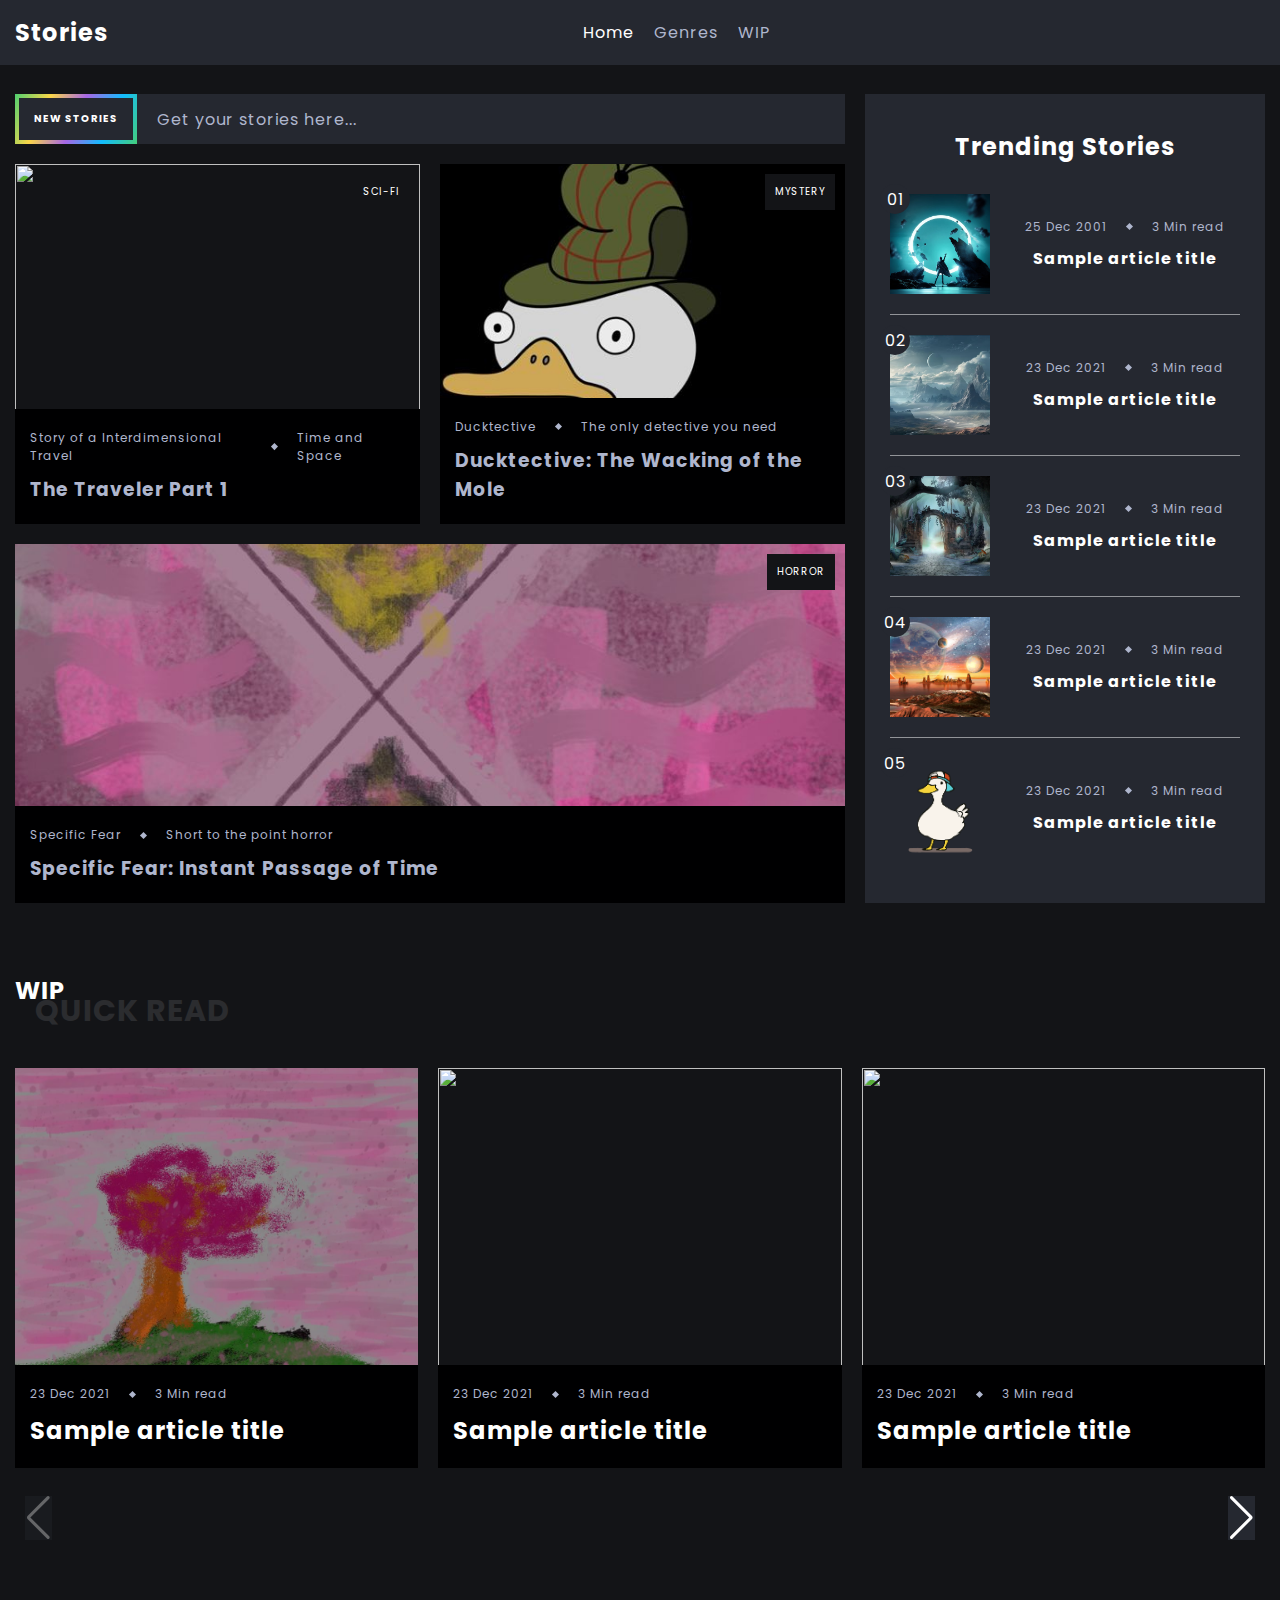
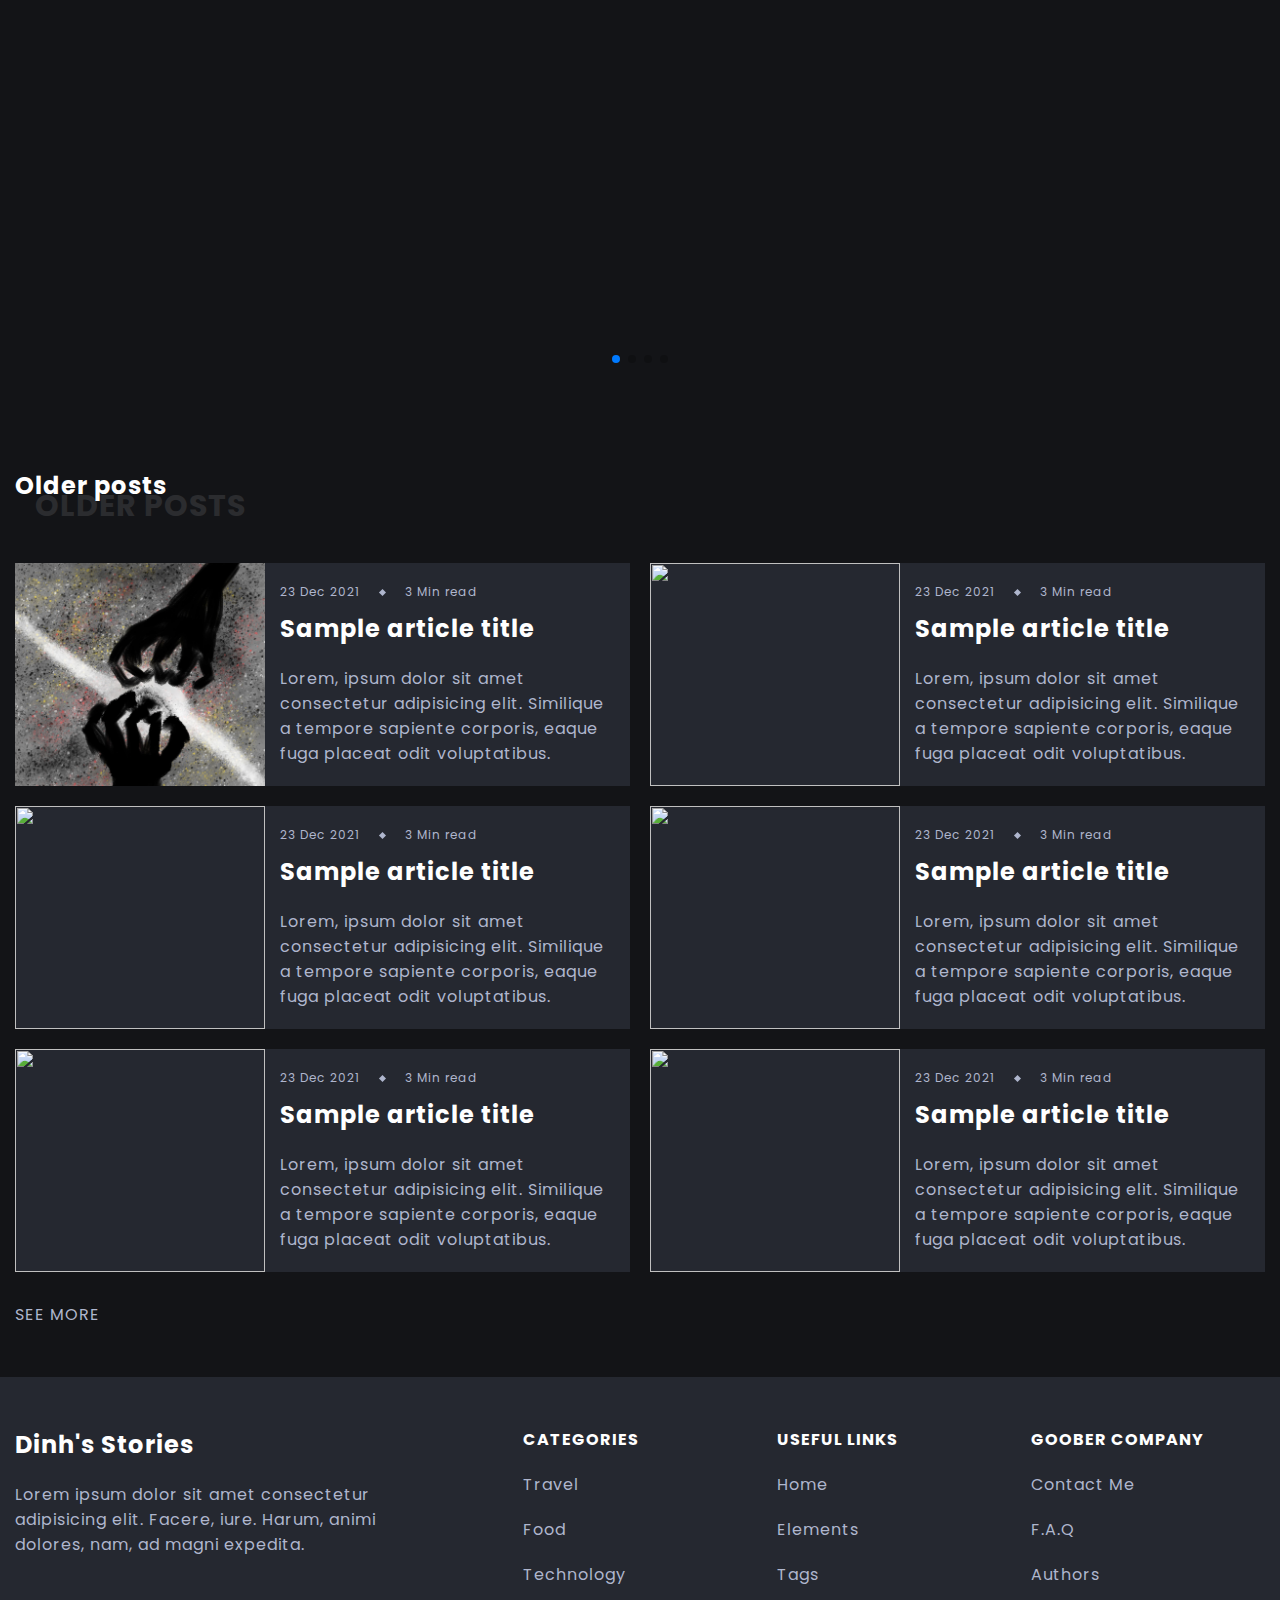
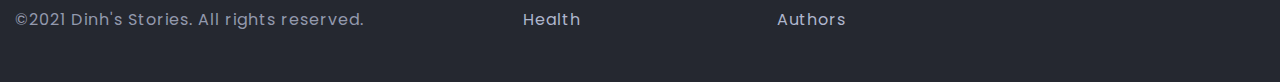
==== commit 098ddea6: "Added the new story to main html" ====
--- a/index.html
+++ b/index.html
@@ -96,14 +96,14 @@
             </div>
             <a href="stories.html" class="article featured-article featured-article-1">
                 <img src="images/Newstoriesimages/books.jpg" alt="" class="article-image">
-                <span class="article-category"> There is nothing here </span>
-                <div class="article-data-container">
-                    <div class="article-data">
-                        <span> Time is irevelant.</span>
-                        <span class="article-data-spacer"></span>
-                        <span>Read or Not. Your Choice</span>
-                    </div>
-                    <h3 class="title-article-title">These are not meant to be fancy</h3>
+                <span class="article-category"> Sci-Fi </span>
+                <div class="article-data-container">
+                    <div class="article-data">
+                        <span> Story of a Interdimensional Travel</span>
+                        <span class="article-data-spacer"></span>
+                        <span>Time and Space</span>
+                    </div>
+                    <h3 class="title-article-title">The Traveler Part 1</h3>
                 </div>
             </a>
             <a href="ducktective.html" class="article featured-article featured-article-2">
@@ -119,15 +119,15 @@
                 </div>
             </a>
             <a href="stories.html" class="article featured-article featured-article-3">
-                <img src="images/Newstoriesimages/greentower.jpg" alt="" class="article-image">
-                <span class="article-category"> Fantasy</span>
-                <div class="article-data-container">
-                    <div class="article-data">
-                        <span>Filler</span>
-                        <span class="article-data-spacer"></span>
-                        <span>Filler</span>
-                    </div>
-                    <h3 class="title-article-title">filler</h3>
+                <img src="images/Trendingimages/hourglass.jpg" alt="" class="article-image">
+                <span class="article-category"> Horror </span>
+                <div class="article-data-container">
+                    <div class="article-data">
+                        <span>Specific Fear</span>
+                        <span class="article-data-spacer"></span>
+                        <span>Short to the point horror</span>
+                    </div>
+                    <h3 class="title-article-title">Specific Fear: Instant Passage of Time</h3>
                 </div>
             </a>
 
